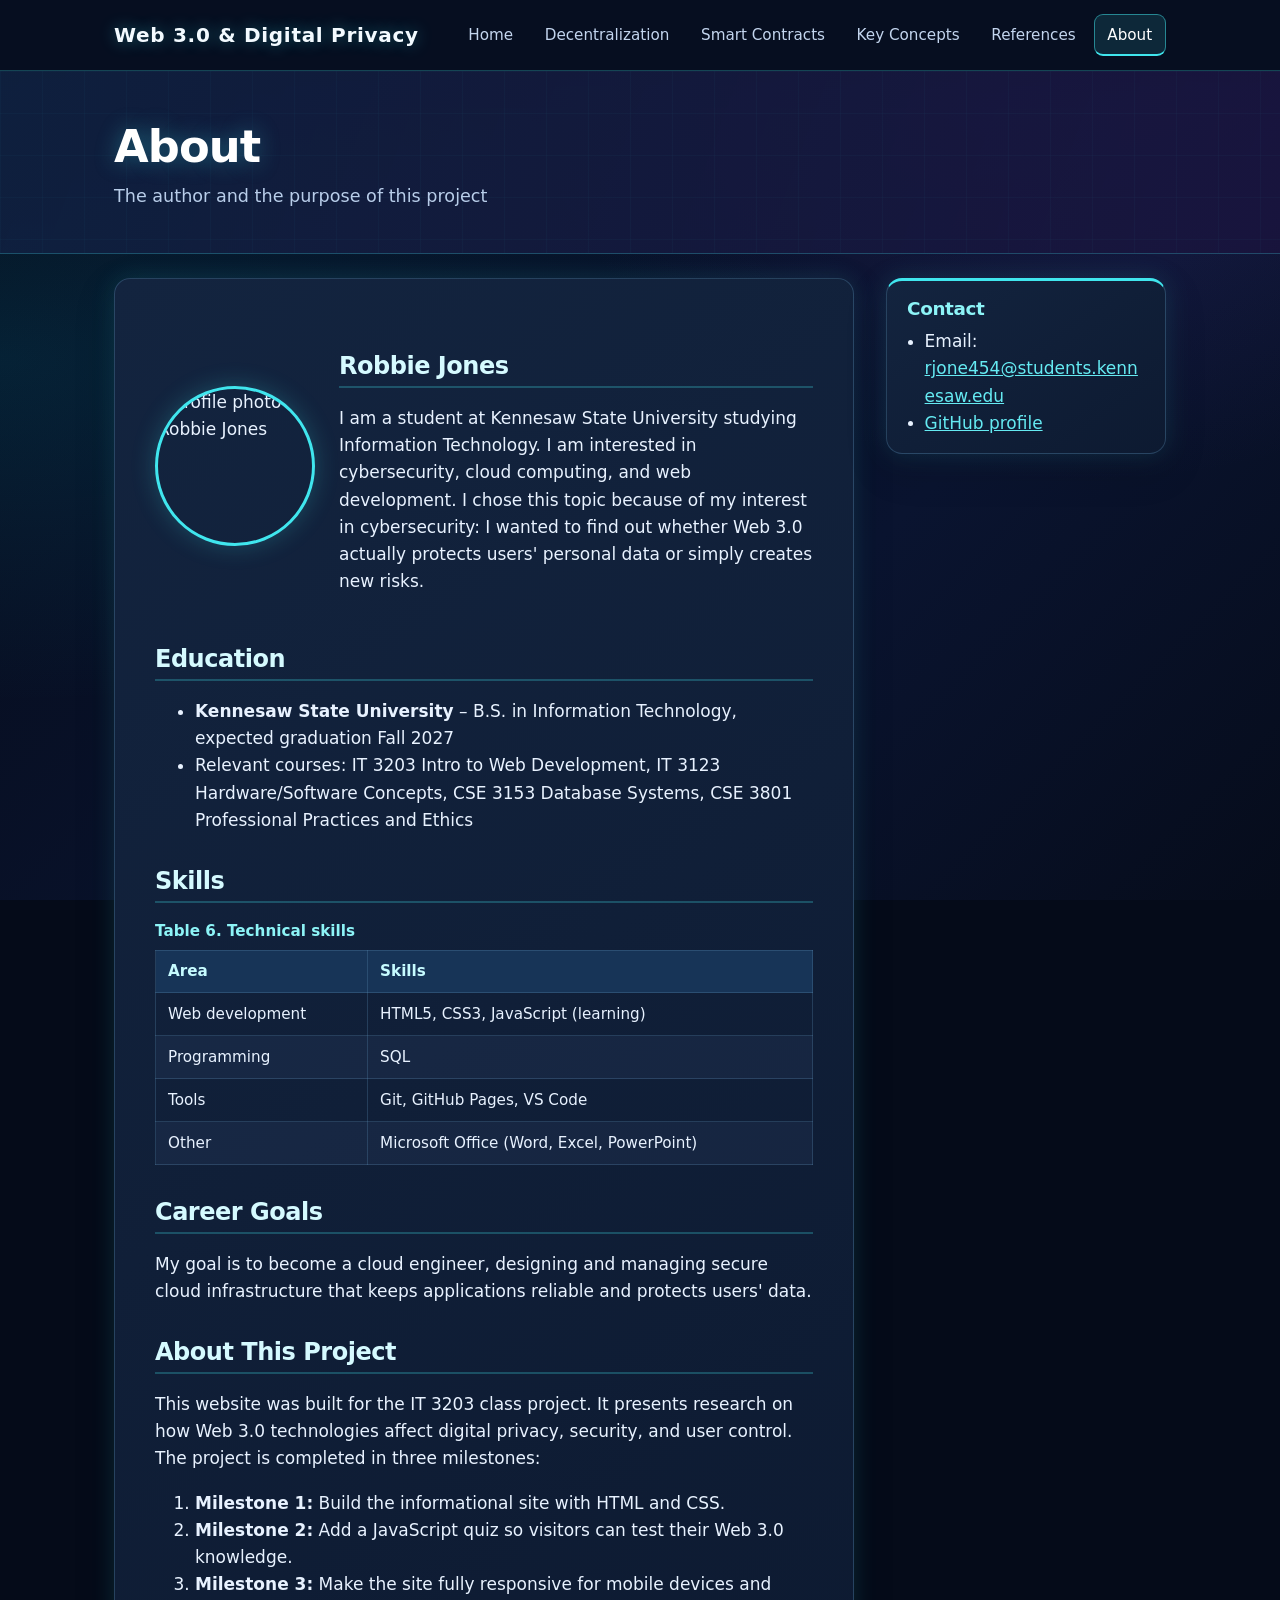
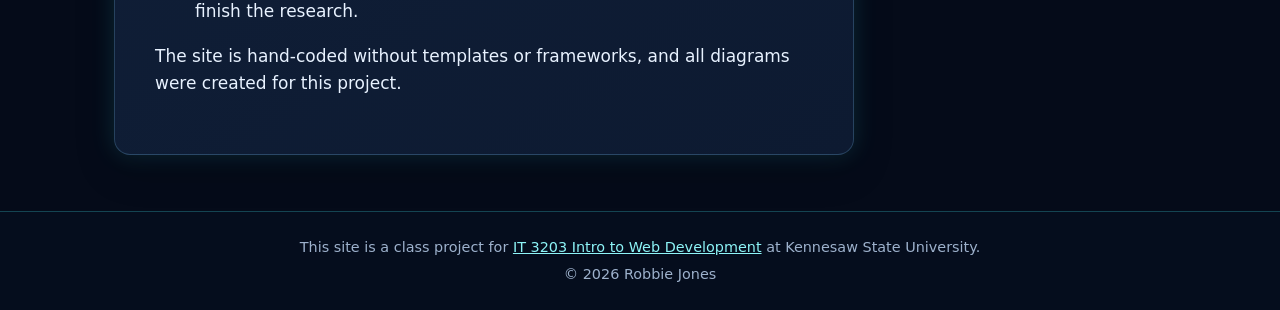
==== about.html @ 4c67c7a2 "Add files via upload" ====
<!DOCTYPE html>
<!--
  IT 3203 Class Project - Milestone #1
  Page: About - author mini resume and project introduction
-->
<html lang="en">
<head>
  <meta charset="UTF-8">
  <meta name="viewport" content="width=device-width, initial-scale=1.0">
  <meta name="description" content="About the author and the IT 3203 Web 3.0 and Digital Privacy project.">
  <title>About | Web 3.0 &amp; Digital Privacy</title>
  <link rel="stylesheet" href="style.css">
</head>
<body>

  <!-- Site header and main menu -->
  <header id="site-header">
    <div class="header-inner">
      <a class="site-name" href="index.html">Web 3.0 &amp; Digital Privacy</a>
      <nav aria-label="Main menu">
        <ul>
          <li><a href="index.html">Home</a></li>
          <li><a href="topic1.html">Decentralization</a></li>
          <li><a href="topic2.html">Smart Contracts</a></li>
          <li><a href="key-concepts.html">Key Concepts</a></li>
          <li><a href="references.html">References</a></li>
          <li><a class="current" href="about.html">About</a></li>
        </ul>
      </nav>
    </div>
  </header>

  <div class="page-banner">
    <div class="banner-inner">
      <h1>About</h1>
      <p class="subtitle">The author and the purpose of this project</p>
    </div>
  </div>

  <div class="layout">
    <main class="content">

      <!-- Profile: photo and short intro side by side using flexbox -->
      <div class="profile">
        <!-- Profile photo (placeholder graphic; can be swapped for a real photo later) -->
        <img src="images/profile-placeholder.svg" alt="Profile photo of Robbie Jones" width="160" height="160">
        <div>
          <h2>Robbie Jones</h2>
          <p>
            I am a student at Kennesaw State University studying Information Technology.
            I am interested in cybersecurity, cloud computing, and web development. I chose this
            topic because of my interest in cybersecurity: I wanted to find out whether Web 3.0
            actually protects users' personal data or simply creates new risks.
          </p>
        </div>
      </div>

      <h2>Education</h2>
      <ul>
        <li><strong>Kennesaw State University</strong> &ndash; B.S. in Information Technology, expected graduation Fall 2027</li>
        <li>Relevant courses: IT 3203 Intro to Web Development, IT 3123 Hardware/Software Concepts, CSE 3153 Database Systems, CSE 3801 Professional Practices and Ethics</li>
      </ul>

      <h2>Skills</h2>
      <table>
        <caption>Table 6. Technical skills</caption>
        <thead>
          <tr>
            <th scope="col">Area</th>
            <th scope="col">Skills</th>
          </tr>
        </thead>
        <tbody>
          <tr><td>Web development</td><td>HTML5, CSS3, JavaScript (learning)</td></tr>
          <tr><td>Programming</td><td>SQL</td></tr>
          <tr><td>Tools</td><td>Git, GitHub Pages, VS Code</td></tr>
          <tr><td>Other</td><td>Microsoft Office (Word, Excel, PowerPoint)</td></tr>
        </tbody>
      </table>

      <h2>Career Goals</h2>
      <p>
        My goal is to become a cloud engineer, designing and managing secure cloud
        infrastructure that keeps applications reliable and protects users' data.
      </p>

      <h2>About This Project</h2>
      <p>
        This website was built for the IT 3203 class project. It presents research on how
        Web 3.0 technologies affect digital privacy, security, and user control. The project
        is completed in three milestones:
      </p>
      <ol>
        <li><strong>Milestone 1:</strong> Build the informational site with HTML and CSS.</li>
        <li><strong>Milestone 2:</strong> Add a JavaScript quiz so visitors can test their Web 3.0 knowledge.</li>
        <li><strong>Milestone 3:</strong> Make the site fully responsive for mobile devices and finish the research.</li>
      </ol>
      <p>
        The site is hand-coded without templates or frameworks, and all diagrams were
        created for this project.
      </p>

    </main>

    <aside class="sidebar">
      <div class="card">
        <h3>Contact</h3>
        <ul>
          <li>Email: <a href="mailto:rjone454@students.kennesaw.edu">rjone454@students.kennesaw.edu</a></li>
          <li><a href="https://github.com/justcallmelee">GitHub profile</a></li>
        </ul>
      </div>
    </aside>
  </div>

  <footer>
    <div class="footer-inner">
      <p>This site is a class project for
        <a href="https://ksuweb.github.io/IT3203/">IT 3203 Intro to Web Development</a>
        at Kennesaw State University.</p>
      <p>&copy; 2026 Robbie Jones</p>
    </div>
  </footer>

</body>
</html>
---- style.css ----
/* ==========================================================
   IT 3203 Project - Web 3.0 & Digital Privacy
   Single site-wide stylesheet (Milestone #1)
   Theme: dark "futuristic" look to match the Web 3.0 topic.
   Selector types used: element (body, h1), class (.card),
   ID (#site-header), descendant (nav a), pseudo-class (a:hover),
   pseudo-element (.page-banner::after)
   ========================================================== */

/* ---------- Color variables (change the theme here) ---------- */
:root {
  --bg: #050b19;            /* page background */
  --panel: #0d1a31;         /* card and content background */
  --panel-light: #13243f;   /* lighter panel for gradients */
  --header: #060e20;        /* header background */
  --cyan: #40e6ee;          /* main accent: borders, highlights */
  --cyan-text: #65eaf2;     /* link color */
  --cyan-soft: #8df4f7;     /* sub-headings */
  --violet: #b39aff;        /* link hover accent */
  --text: #e8f2ff;          /* body text */
  --muted: #a4b8d2;         /* secondary text */
  --border: rgba(98, 155, 194, 0.3);
  --border-accent: rgba(64, 230, 238, 0.25);
  --glow: 0 0 24px rgba(64, 230, 238, 0.14);
}

/* ---------- Element selectors: base styles ---------- */
* {
  box-sizing: border-box;
}

html {
  scroll-behavior: smooth;
}

body {
  margin: 0;
  font-family: "Segoe UI", system-ui, Arial, sans-serif;
  font-size: 17px;
  line-height: 1.6;
  color: var(--text);
  background-color: var(--bg);
  /* Soft violet and cyan light spots over a dark gradient */
  background-image:
    radial-gradient(ellipse at 85% 0%, rgba(90, 59, 170, 0.22), transparent 38%),
    radial-gradient(ellipse at 0% 40%, rgba(0, 180, 215, 0.12), transparent 45%),
    linear-gradient(135deg, #050b19, #0a1430 65%, #060c1b);
  background-attachment: fixed;
}

h1,
h2,
h3 {
  line-height: 1.25;
  letter-spacing: -0.02em;
}

/* Page title: bright white with a soft cyan glow */
h1 {
  margin: 0 0 0.4rem;
  font-size: 2.8rem;
  font-weight: 800;
  color: #ffffff;
  text-shadow: 0 0 22px rgba(64, 230, 238, 0.35);
}

h2 {
  font-size: 1.5rem;
  margin: 2rem 0 0.75rem;
  padding-bottom: 0.3rem;
  color: #d5faff;
  border-bottom: 2px solid var(--border-accent);
}

h3 {
  font-size: 1.15rem;
  margin: 1.5rem 0 0.5rem;
  color: var(--cyan-soft);
}

a {
  color: var(--cyan-text);
  transition: color 0.2s ease;
}

/* Pseudo-class selector: hover effect on all links */
a:hover {
  color: var(--violet);
}

/* Visible outline for keyboard users */
a:focus-visible {
  outline: 2px solid #7af7ff;
  outline-offset: 3px;
}

img {
  max-width: 100%;
  height: auto;
}

/* ---------- ID selector: site header ---------- */
#site-header {
  background-color: var(--header);
  border-bottom: 1px solid var(--border-accent);
  box-shadow: 0 8px 30px rgba(0, 0, 0, 0.2);
}

/* Header uses flexbox to place the site name and menu side by side */
.header-inner {
  display: flex;
  justify-content: space-between;
  align-items: center;
  flex-wrap: wrap;
  max-width: 1100px;
  margin: 0 auto;
  padding: 0.9rem 1.5rem;
}

.site-name {
  font-size: 1.25rem;
  font-weight: bold;
  letter-spacing: 0.035em;
  color: #f3faff;
  text-decoration: none;
  text-shadow: 0 0 16px rgba(64, 230, 238, 0.38);
}

.site-name:hover {
  color: var(--cyan-text);
}

/* ---------- Main menu (descendant selectors) ---------- */
nav ul {
  display: flex;
  flex-wrap: wrap;
  gap: 0.25rem;
  list-style: none;
  margin: 0;
  padding: 0;
}

nav a {
  display: block;
  padding: 0.45rem 0.8rem;
  border: 1px solid transparent;
  border-radius: 9px;
  color: #c3d5ee;
  font-size: 0.95rem;
  text-decoration: none;
  transition: background-color 0.2s, border-color 0.2s, transform 0.2s;
}

/* Menu links light up and lift slightly on hover */
nav a:hover {
  background-color: rgba(64, 230, 238, 0.09);
  border-color: rgba(64, 230, 238, 0.45);
  color: #ffffff;
  transform: translateY(-2px);
}

/* Highlights the page the visitor is currently on */
nav a.current {
  background-color: rgba(64, 230, 238, 0.12);
  border-color: rgba(64, 230, 238, 0.5);
  border-bottom: 2px solid var(--cyan);
  color: #ffffff;
}

/* ---------- Page banner below the header ---------- */
.page-banner {
  position: relative;
  overflow: hidden;
  background: linear-gradient(110deg, rgba(15, 32, 63, 0.95), rgba(25, 19, 61, 0.83));
  border-bottom: 1px solid var(--border-accent);
}

/* Pseudo-element: faint grid lines drawn behind the banner text */
.page-banner::after {
  content: "";
  position: absolute;
  top: 0;
  right: 0;
  bottom: 0;
  left: 0;
  pointer-events: none;
  opacity: 0.18;
  background-image:
    linear-gradient(rgba(64, 230, 238, 0.16) 1px, transparent 1px),
    linear-gradient(90deg, rgba(64, 230, 238, 0.16) 1px, transparent 1px);
  background-size: 42px 42px;
}

.page-banner .banner-inner {
  position: relative;
  z-index: 1;
  max-width: 1100px;
  margin: 0 auto;
  padding: 3rem 1.5rem 2.7rem;
}

.subtitle {
  margin: 0;
  max-width: 65ch;
  color: #b8cde9;
  font-size: 1.1rem;
}

/* ---------- Two-column layout with CSS grid ---------- */
.layout {
  display: grid;
  grid-template-columns: 1fr 280px;
  gap: 2rem;
  max-width: 1100px;
  margin: 0 auto;
  padding: 1.5rem;
}

/* Pages without a sidebar use a single column */
.layout.single {
  grid-template-columns: 1fr;
}

/* Shared "glass panel" look for content, cards, and concepts */
.content,
.card,
.concept {
  background: linear-gradient(145deg, #13243f, #0d1a31);
  border: 1px solid var(--border);
  border-radius: 16px;
  box-shadow: var(--glow), 0 14px 40px rgba(0, 0, 0, 0.18);
}

.content {
  padding: 1rem 2.5rem 2.5rem;
}

/* ---------- Sidebar ---------- */
.sidebar .card {
  position: sticky;
  top: 1rem;
}

.card {
  border-top: 3px solid var(--cyan);
  padding: 1rem 1.25rem;
  margin-bottom: 1rem;
  overflow-wrap: anywhere; /* keeps long emails/links inside the card */
  transition: transform 0.25s, border-color 0.25s;
}

.card:hover {
  border-color: rgba(64, 230, 238, 0.65);
  transform: translateY(-3px);
}

.card h3 {
  margin-top: 0;
}

.card ul,
.card ol {
  padding-left: 1.1rem;
  margin: 0;
}

/* ---------- Content components ---------- */
.callout {
  margin: 1.25rem 0;
  padding: 0.75rem 1rem;
  background-color: rgba(31, 129, 148, 0.13);
  border-left: 4px solid var(--cyan);
  border-radius: 0 10px 10px 0;
}

.callout.warning {
  background-color: rgba(188, 113, 25, 0.13);
  border-left-color: #ffbd69;
}

figure {
  margin: 1.5rem 0;
  text-align: center;
}

figure img {
  background-color: #ffffff;
  border: 1px solid rgba(64, 230, 238, 0.35);
  border-radius: 12px;
}

figcaption {
  margin-top: 0.4rem;
  font-size: 0.9rem;
  color: var(--muted);
}

/* Table of contents on the home page: a grid of linked boxes */
.toc {
  display: grid;
  grid-template-columns: repeat(auto-fit, minmax(220px, 1fr));
  gap: 1rem;
  list-style: none;
  padding: 0;
}

.toc a {
  display: block;
  height: 100%;
  padding: 1rem;
  background: linear-gradient(145deg, rgba(30, 54, 88, 0.8), rgba(12, 27, 51, 0.9));
  border: 1px solid rgba(87, 157, 193, 0.36);
  border-radius: 12px;
  color: var(--text);
  text-decoration: none;
  transition: transform 0.2s, border-color 0.2s, background-color 0.2s;
}

.toc a:hover {
  background: rgba(25, 65, 88, 0.75);
  border-color: var(--cyan);
  color: #ffffff;
  transform: translateY(-4px);
}

.toc strong {
  display: block;
  color: var(--cyan-soft);
}

/* Key-terms definition list */
dl.terms dt {
  margin-top: 0.75rem;
  font-weight: bold;
  color: var(--cyan-soft);
}

dl.terms dd {
  margin: 0.1rem 0 0 1.25rem;
}

/* ---------- Tables ---------- */
table {
  width: 100%;
  border-collapse: collapse;
  margin: 1rem 0 1.5rem;
  font-size: 0.95rem;
}

caption {
  caption-side: top;
  text-align: left;
  font-weight: bold;
  color: var(--cyan-soft);
  padding-bottom: 0.4rem;
}

th,
td {
  border: 1px solid rgba(95, 144, 183, 0.28);
  padding: 0.55rem 0.75rem;
  text-align: left;
  vertical-align: top;
}

th {
  background-color: #173457;
  color: #c6fbff;
  font-weight: 600;
}

tbody tr:nth-child(even) {
  background-color: rgba(87, 127, 181, 0.09);
}

tbody tr:hover {
  background-color: rgba(64, 230, 238, 0.07);
}

/* ---------- Key concepts page: numbered concept blocks ---------- */
.concept {
  padding: 0.25rem 1.25rem 0.75rem;
  margin-bottom: 1rem;
  transition: border-color 0.25s;
}

.concept:hover {
  border-color: rgba(64, 230, 238, 0.65);
}

.concept h2 {
  border-bottom: none;
  margin-top: 1rem;
  font-size: 1.3rem;
}

.concept-number {
  display: inline-block;
  width: 2rem;
  height: 2rem;
  margin-right: 0.5rem;
  border-radius: 50%;
  background: linear-gradient(135deg, #13bdcb, #8566e8);
  color: #ffffff;
  font-size: 1rem;
  line-height: 2rem;
  text-align: center;
}

/* ---------- References page ---------- */
.reference-list li {
  margin-bottom: 0.75rem;
  padding-left: 0.25rem;
}

/* ---------- About page: photo + intro side by side (flex) ---------- */
.profile {
  display: flex;
  gap: 1.5rem;
  align-items: center;
  margin-top: 1.5rem;
}

.profile img {
  width: 160px;
  flex-shrink: 0;
  border-radius: 50%;
  border: 3px solid var(--cyan);
  box-shadow: 0 0 24px rgba(64, 230, 238, 0.22);
}

/* ---------- Previous / next page links ---------- */
.page-nav {
  display: flex;
  flex-wrap: wrap;
  justify-content: space-between;
  gap: 1rem;
  margin-top: 2.5rem;
  padding-top: 1rem;
  border-top: 1px solid var(--border-accent);
}

/* ---------- Footer ---------- */
footer {
  margin-top: 2rem;
  background-color: #050d1d;
  border-top: 1px solid var(--border-accent);
  color: #9db1cc;
  font-size: 0.9rem;
}

.footer-inner {
  max-width: 1100px;
  margin: 0 auto;
  padding: 1.25rem 1.5rem;
  text-align: center;
}

footer p {
  margin: 0.25rem 0;
}

footer a {
  color: var(--cyan-soft);
}

footer a:hover {
  color: #ffffff;
}

/* ---------- Basic small-screen fallback (full responsive work is Milestone #3) ---------- */
@media (max-width: 800px) {
  .header-inner {
    justify-content: center;
    gap: 0.8rem;
  }

  nav ul {
    justify-content: center;
  }

  .layout {
    grid-template-columns: 1fr;
    gap: 1.25rem;
  }

  .content {
    padding: 1.25rem;
  }

  .profile {
    flex-direction: column;
    text-align: center;
  }
}

/* Turn off animations for visitors who prefer reduced motion */
@media (prefers-reduced-motion: reduce) {
  html {
    scroll-behavior: auto;
  }

  nav a,
  .card,
  .toc a,
  .concept {
    transition: none;
  }
}
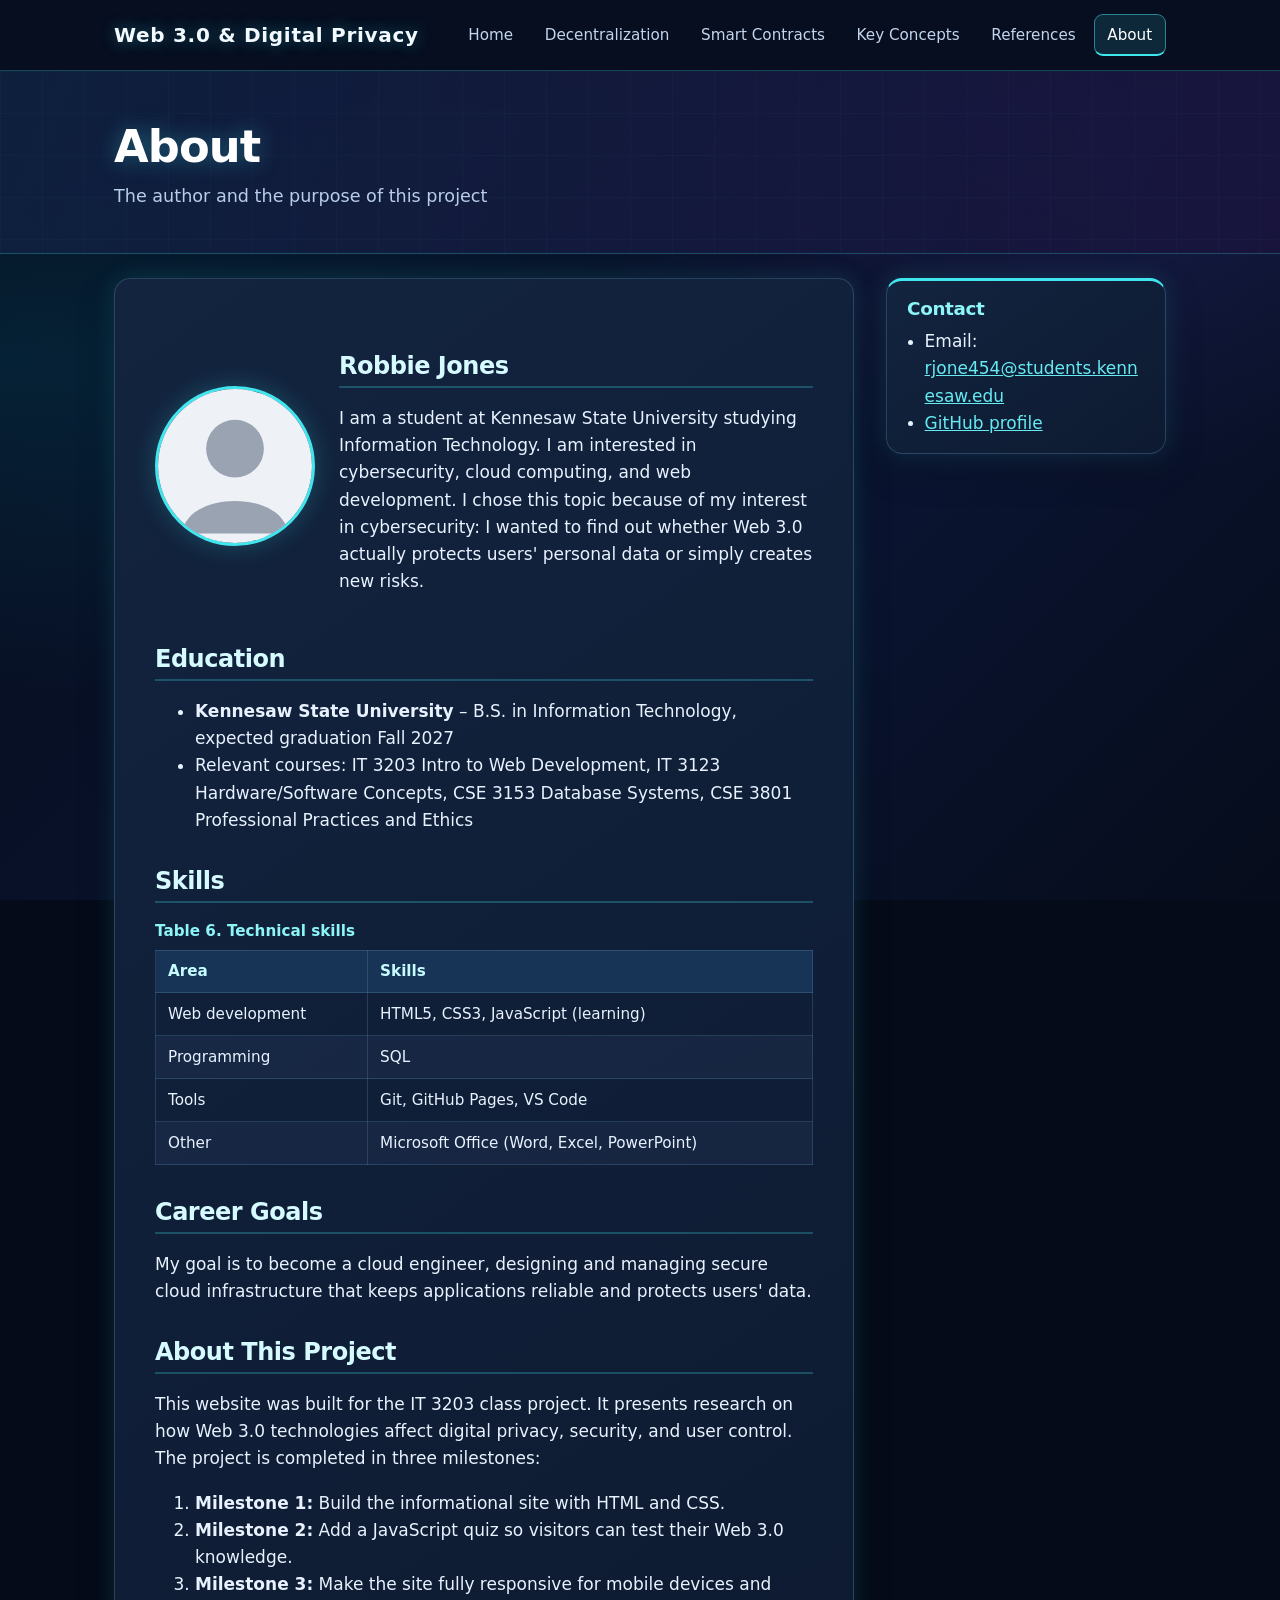
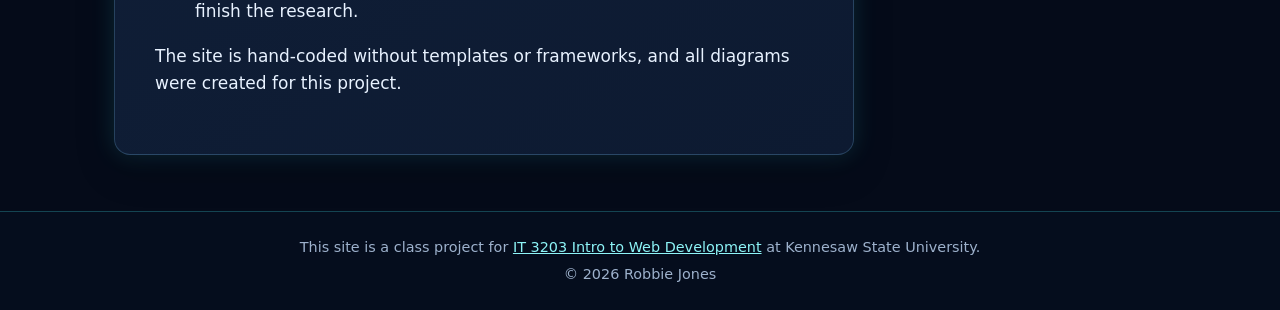
==== commit 02899c9e: "Add files via upload" ====
--- a/about.html
+++ b/about.html
@@ -43,7 +43,7 @@
       <!-- Profile: photo and short intro side by side using flexbox -->
       <div class="profile">
         <!-- Profile photo (placeholder graphic; can be swapped for a real photo later) -->
-        <img src="images/profile-placeholder.svg" alt="Profile photo of Robbie Jones" width="160" height="160">
+        <img src="profile-placeholder.svg" alt="Profile photo of Robbie Jones" width="160" height="160">
         <div>
           <h2>Robbie Jones</h2>
           <p>
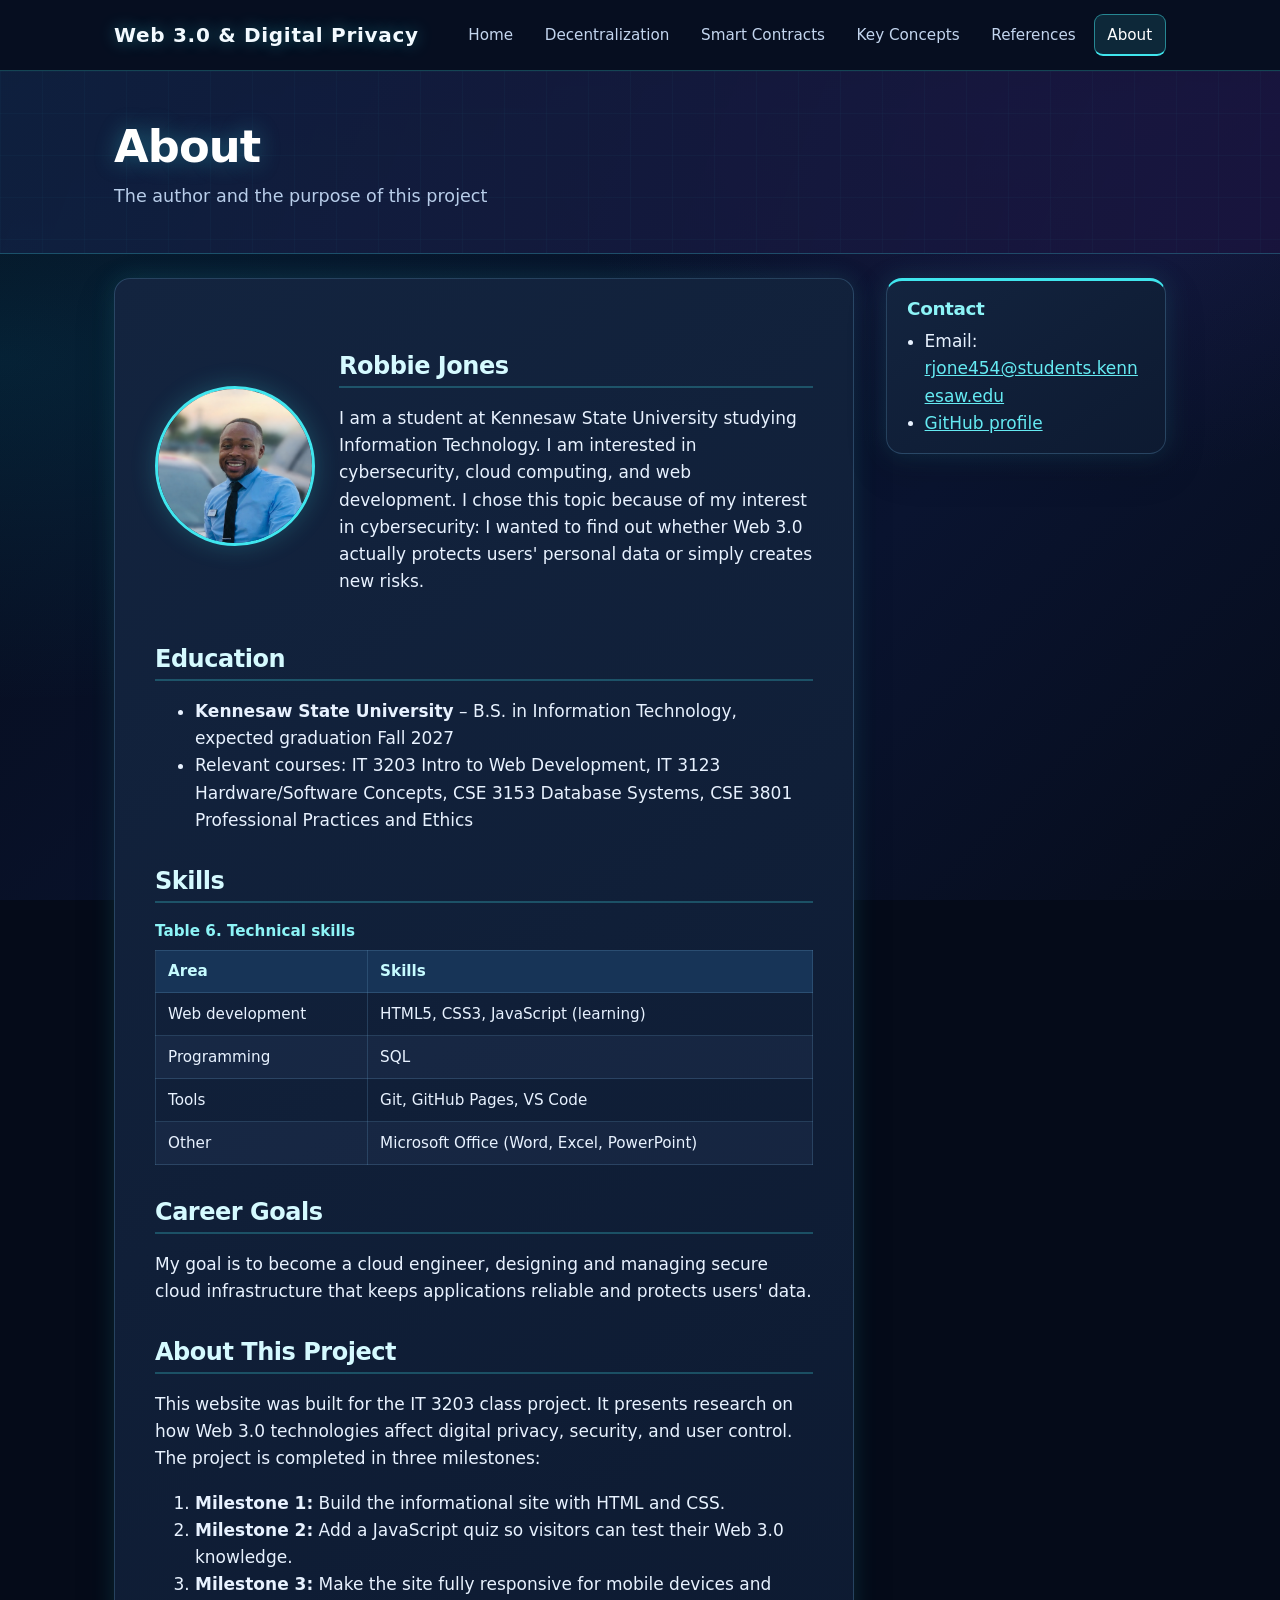
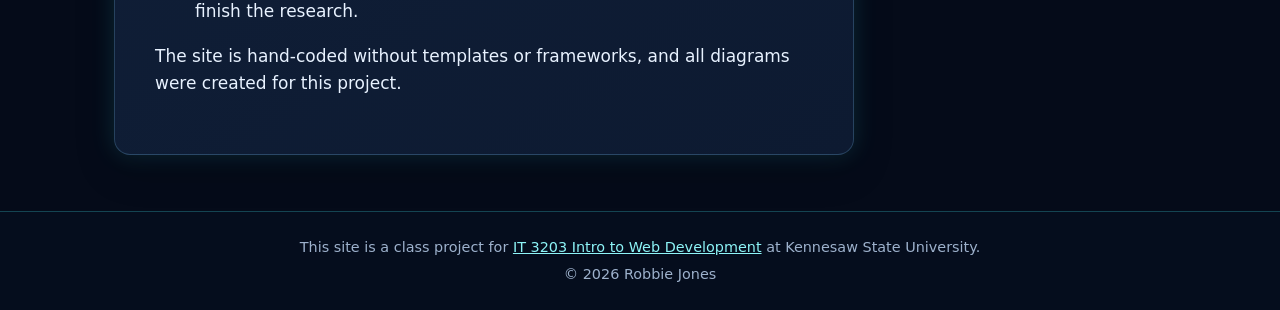
==== commit 9c24e53f: "Add files via upload" ====
--- a/about.html
+++ b/about.html
@@ -42,8 +42,7 @@
 
       <!-- Profile: photo and short intro side by side using flexbox -->
       <div class="profile">
-        <!-- Profile photo (placeholder graphic; can be swapped for a real photo later) -->
-        <img src="profile-placeholder.svg" alt="Profile photo of Robbie Jones" width="160" height="160">
+        <img src="robbie.jpg" alt="Profile photo of Robbie Jones" width="160" height="160">
         <div>
           <h2>Robbie Jones</h2>
           <p>
@@ -123,4 +122,4 @@
   </footer>
 
 </body>
-</html>
+</html>
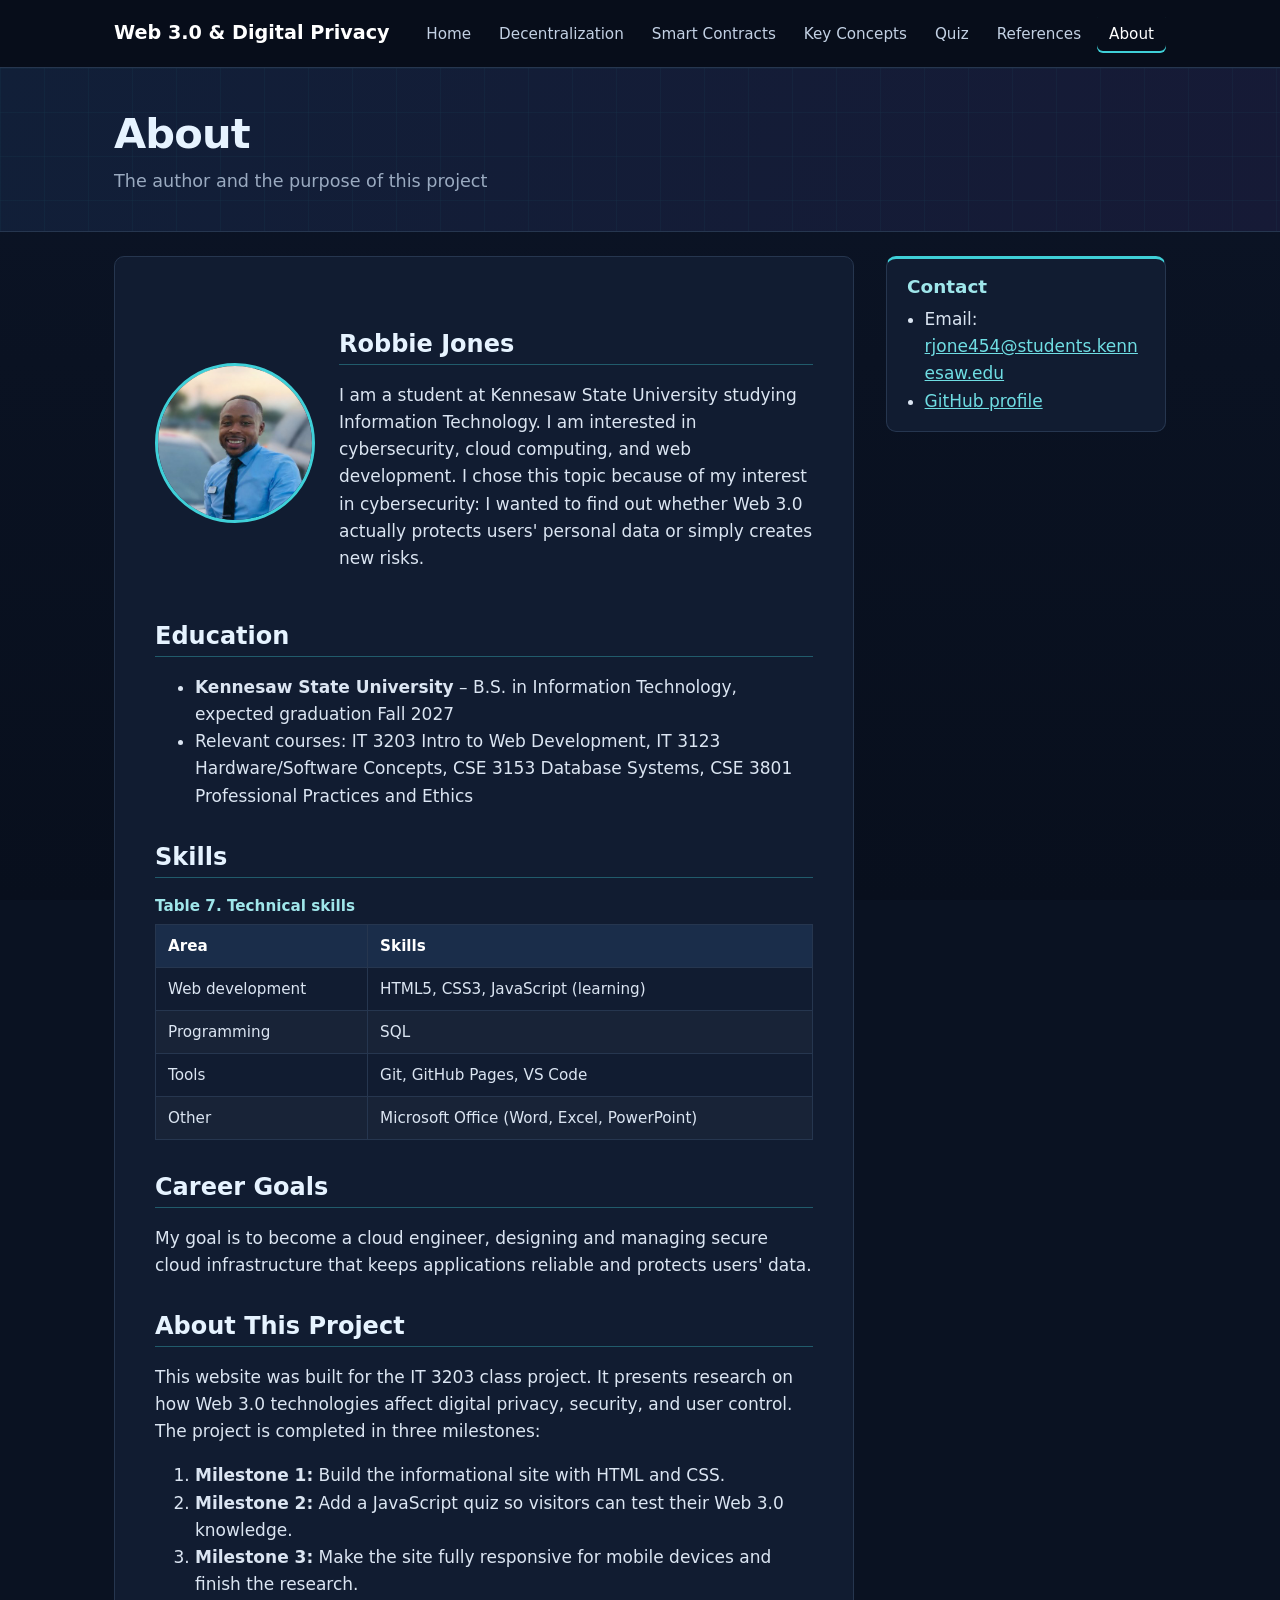
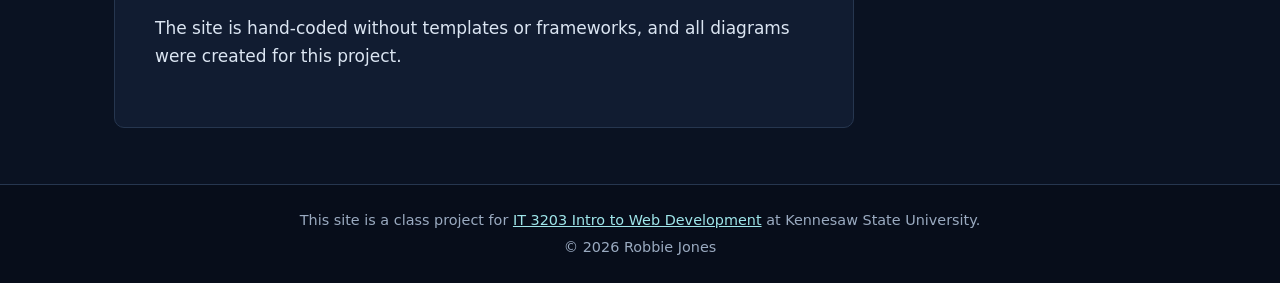
==== commit 06bc30ee: "Add files via upload" ====
--- a/about.html
+++ b/about.html
@@ -1,6 +1,6 @@
 <!DOCTYPE html>
 <!--
-  IT 3203 Class Project - Milestone #1
+  IT 3203 Class Project - Milestones #1 and #2 (updated for Milestone #2: Quiz added to menu)
   Page: About - author mini resume and project introduction
 -->
 <html lang="en">
@@ -23,6 +23,7 @@
           <li><a href="topic1.html">Decentralization</a></li>
           <li><a href="topic2.html">Smart Contracts</a></li>
           <li><a href="key-concepts.html">Key Concepts</a></li>
+          <li><a href="quiz.html">Quiz</a></li>
           <li><a href="references.html">References</a></li>
           <li><a class="current" href="about.html">About</a></li>
         </ul>
@@ -62,7 +63,7 @@
 
       <h2>Skills</h2>
       <table>
-        <caption>Table 6. Technical skills</caption>
+        <caption>Table 7. Technical skills</caption>
         <thead>
           <tr>
             <th scope="col">Area</th>
--- a/style.css
+++ b/style.css
@@ -1,30 +1,38 @@
 /* ==========================================================
    IT 3203 Project - Web 3.0 & Digital Privacy
-   Single site-wide stylesheet (Milestone #1)
-   Theme: dark "futuristic" look to match the Web 3.0 topic.
+   Single site-wide stylesheet (Milestones #1 and #2)
+   Theme: dark, professional look with a single cyan accent.
+   Milestone #2 changes: toned-down effects (fewer glows and no
+   "lifting" hovers), refactored shared rules, and new styles for
+   the quiz form, buttons, timer, and results.
    Selector types used: element (body, h1), class (.card),
    ID (#site-header), descendant (nav a), pseudo-class (a:hover),
-   pseudo-element (.page-banner::after)
+   attribute (input[type="text"]), pseudo-element (.page-banner::after)
    ========================================================== */
 
-/* ---------- Color variables (change the theme here) ---------- */
+/* ---------- 1. Color variables (change the theme here) ---------- */
 :root {
-  --bg: #050b19;            /* page background */
-  --panel: #0d1a31;         /* card and content background */
-  --panel-light: #13243f;   /* lighter panel for gradients */
-  --header: #060e20;        /* header background */
-  --cyan: #40e6ee;          /* main accent: borders, highlights */
-  --cyan-text: #65eaf2;     /* link color */
-  --cyan-soft: #8df4f7;     /* sub-headings */
-  --violet: #b39aff;        /* link hover accent */
-  --text: #e8f2ff;          /* body text */
-  --muted: #a4b8d2;         /* secondary text */
-  --border: rgba(98, 155, 194, 0.3);
-  --border-accent: rgba(64, 230, 238, 0.25);
-  --glow: 0 0 24px rgba(64, 230, 238, 0.14);
-}
-
-/* ---------- Element selectors: base styles ---------- */
+  --bg: #0a1222;            /* page background */
+  --panel: #111c31;         /* content and card background */
+  --panel-raised: #16233b;  /* inputs, options, table stripes */
+  --header: #070d1a;        /* header and footer background */
+  --accent: #3fd0d8;        /* main accent: borders, highlights */
+  --accent-text: #6fdde3;   /* links */
+  --heading: #e6f3ff;       /* headings */
+  --subheading: #9fe6ea;    /* small headings and labels */
+  --text: #dbe5f2;          /* body text */
+  --muted: #9aaac0;         /* secondary text */
+  --border: #26364f;        /* normal borders */
+  --border-accent: rgba(63, 208, 216, 0.35);
+  --success: #3ccf8e;       /* correct answers, pass */
+  --success-bg: rgba(60, 207, 142, 0.12);
+  --danger: #ff6b6b;        /* wrong answers, fail */
+  --danger-bg: rgba(255, 107, 107, 0.12);
+  --warning: #f5b955;       /* timer warning */
+  --radius: 10px;
+}
+
+/* ---------- 2. Base element styles ---------- */
 * {
   box-sizing: border-box;
 }
@@ -40,11 +48,8 @@
   line-height: 1.6;
   color: var(--text);
   background-color: var(--bg);
-  /* Soft violet and cyan light spots over a dark gradient */
-  background-image:
-    radial-gradient(ellipse at 85% 0%, rgba(90, 59, 170, 0.22), transparent 38%),
-    radial-gradient(ellipse at 0% 40%, rgba(0, 180, 215, 0.12), transparent 45%),
-    linear-gradient(135deg, #050b19, #0a1430 65%, #060c1b);
+  /* One soft gradient instead of several colored glows */
+  background-image: linear-gradient(180deg, #0c1528 0%, #0a1222 40%, #080f1d 100%);
   background-attachment: fixed;
 }
 
@@ -52,46 +57,45 @@
 h2,
 h3 {
   line-height: 1.25;
-  letter-spacing: -0.02em;
-}
-
-/* Page title: bright white with a soft cyan glow */
+  color: var(--heading);
+}
+
 h1 {
   margin: 0 0 0.4rem;
-  font-size: 2.8rem;
-  font-weight: 800;
-  color: #ffffff;
-  text-shadow: 0 0 22px rgba(64, 230, 238, 0.35);
+  font-size: 2.6rem;
+  font-weight: 700;
+  letter-spacing: -0.02em;
 }
 
 h2 {
   font-size: 1.5rem;
   margin: 2rem 0 0.75rem;
   padding-bottom: 0.3rem;
-  color: #d5faff;
-  border-bottom: 2px solid var(--border-accent);
+  border-bottom: 1px solid var(--border-accent);
 }
 
 h3 {
   font-size: 1.15rem;
   margin: 1.5rem 0 0.5rem;
-  color: var(--cyan-soft);
+  color: var(--subheading);
 }
 
 a {
-  color: var(--cyan-text);
-  transition: color 0.2s ease;
+  color: var(--accent-text);
 }
 
 /* Pseudo-class selector: hover effect on all links */
 a:hover {
-  color: var(--violet);
-}
-
-/* Visible outline for keyboard users */
-a:focus-visible {
-  outline: 2px solid #7af7ff;
-  outline-offset: 3px;
+  color: #ffffff;
+}
+
+/* Visible outline for keyboard users on links, buttons and form controls */
+a:focus-visible,
+button:focus-visible,
+input:focus-visible,
+select:focus-visible {
+  outline: 2px solid var(--accent);
+  outline-offset: 2px;
 }
 
 img {
@@ -99,38 +103,47 @@
   height: auto;
 }
 
-/* ---------- ID selector: site header ---------- */
+/* Hides text visually but keeps it for screen readers */
+.visually-hidden {
+  position: absolute;
+  width: 1px;
+  height: 1px;
+  overflow: hidden;
+  clip: rect(0 0 0 0);
+  white-space: nowrap;
+}
+
+/* ---------- 3. Header and main menu ---------- */
+/* ID selector */
 #site-header {
   background-color: var(--header);
-  border-bottom: 1px solid var(--border-accent);
-  box-shadow: 0 8px 30px rgba(0, 0, 0, 0.2);
-}
-
-/* Header uses flexbox to place the site name and menu side by side */
+  border-bottom: 1px solid var(--border);
+}
+
+/* Flexbox places the site name and menu side by side */
 .header-inner {
   display: flex;
   justify-content: space-between;
   align-items: center;
   flex-wrap: wrap;
+  gap: 0.5rem;
   max-width: 1100px;
   margin: 0 auto;
   padding: 0.9rem 1.5rem;
 }
 
 .site-name {
-  font-size: 1.25rem;
-  font-weight: bold;
-  letter-spacing: 0.035em;
-  color: #f3faff;
+  font-size: 1.2rem;
+  font-weight: 700;
+  color: #ffffff;
   text-decoration: none;
-  text-shadow: 0 0 16px rgba(64, 230, 238, 0.38);
 }
 
 .site-name:hover {
-  color: var(--cyan-text);
-}
-
-/* ---------- Main menu (descendant selectors) ---------- */
+  color: var(--accent-text);
+}
+
+/* Descendant selectors for the menu */
 nav ul {
   display: flex;
   flex-wrap: wrap;
@@ -142,40 +155,34 @@
 
 nav a {
   display: block;
-  padding: 0.45rem 0.8rem;
-  border: 1px solid transparent;
-  border-radius: 9px;
-  color: #c3d5ee;
+  padding: 0.45rem 0.75rem;
+  border-radius: 6px;
+  color: #c3d1e4;
   font-size: 0.95rem;
   text-decoration: none;
-  transition: background-color 0.2s, border-color 0.2s, transform 0.2s;
-}
-
-/* Menu links light up and lift slightly on hover */
+  transition: background-color 0.2s, color 0.2s;
+}
+
 nav a:hover {
-  background-color: rgba(64, 230, 238, 0.09);
-  border-color: rgba(64, 230, 238, 0.45);
+  background-color: rgba(63, 208, 216, 0.1);
   color: #ffffff;
-  transform: translateY(-2px);
 }
 
 /* Highlights the page the visitor is currently on */
 nav a.current {
-  background-color: rgba(64, 230, 238, 0.12);
-  border-color: rgba(64, 230, 238, 0.5);
-  border-bottom: 2px solid var(--cyan);
   color: #ffffff;
-}
-
-/* ---------- Page banner below the header ---------- */
+  box-shadow: inset 0 -2px 0 var(--accent);
+}
+
+/* ---------- 4. Page banner ---------- */
 .page-banner {
   position: relative;
   overflow: hidden;
-  background: linear-gradient(110deg, rgba(15, 32, 63, 0.95), rgba(25, 19, 61, 0.83));
-  border-bottom: 1px solid var(--border-accent);
-}
-
-/* Pseudo-element: faint grid lines drawn behind the banner text */
+  background: linear-gradient(110deg, #111f38, #161a36);
+  border-bottom: 1px solid var(--border);
+}
+
+/* Pseudo-element: faint grid lines behind the banner text */
 .page-banner::after {
   content: "";
   position: absolute;
@@ -184,11 +191,11 @@
   bottom: 0;
   left: 0;
   pointer-events: none;
-  opacity: 0.18;
+  opacity: 0.1;
   background-image:
-    linear-gradient(rgba(64, 230, 238, 0.16) 1px, transparent 1px),
-    linear-gradient(90deg, rgba(64, 230, 238, 0.16) 1px, transparent 1px);
-  background-size: 42px 42px;
+    linear-gradient(rgba(63, 208, 216, 0.4) 1px, transparent 1px),
+    linear-gradient(90deg, rgba(63, 208, 216, 0.4) 1px, transparent 1px);
+  background-size: 44px 44px;
 }
 
 .page-banner .banner-inner {
@@ -196,20 +203,20 @@
   z-index: 1;
   max-width: 1100px;
   margin: 0 auto;
-  padding: 3rem 1.5rem 2.7rem;
+  padding: 2.5rem 1.5rem 2.25rem;
 }
 
 .subtitle {
   margin: 0;
   max-width: 65ch;
-  color: #b8cde9;
+  color: var(--muted);
   font-size: 1.1rem;
 }
 
-/* ---------- Two-column layout with CSS grid ---------- */
+/* ---------- 5. Page layout (CSS grid) ---------- */
 .layout {
   display: grid;
-  grid-template-columns: 1fr 280px;
+  grid-template-columns: minmax(0, 1fr) 280px;
   gap: 2rem;
   max-width: 1100px;
   margin: 0 auto;
@@ -218,40 +225,35 @@
 
 /* Pages without a sidebar use a single column */
 .layout.single {
-  grid-template-columns: 1fr;
-}
-
-/* Shared "glass panel" look for content, cards, and concepts */
+  grid-template-columns: minmax(0, 1fr);
+}
+
+/* Shared panel look for the main content, sidebar cards and concept blocks */
 .content,
 .card,
 .concept {
-  background: linear-gradient(145deg, #13243f, #0d1a31);
+  background-color: var(--panel);
   border: 1px solid var(--border);
-  border-radius: 16px;
-  box-shadow: var(--glow), 0 14px 40px rgba(0, 0, 0, 0.18);
+  border-radius: var(--radius);
 }
 
 .content {
   padding: 1rem 2.5rem 2.5rem;
 }
 
-/* ---------- Sidebar ---------- */
-.sidebar .card {
+/* ---------- 6. Sidebar cards ---------- */
+/* The whole sidebar stays in view while the page scrolls */
+.sidebar {
   position: sticky;
   top: 1rem;
+  align-self: start;
 }
 
 .card {
-  border-top: 3px solid var(--cyan);
+  border-top: 3px solid var(--accent);
   padding: 1rem 1.25rem;
   margin-bottom: 1rem;
   overflow-wrap: anywhere; /* keeps long emails/links inside the card */
-  transition: transform 0.25s, border-color 0.25s;
-}
-
-.card:hover {
-  border-color: rgba(64, 230, 238, 0.65);
-  transform: translateY(-3px);
 }
 
 .card h3 {
@@ -264,18 +266,18 @@
   margin: 0;
 }
 
-/* ---------- Content components ---------- */
+/* ---------- 7. Content components ---------- */
 .callout {
   margin: 1.25rem 0;
   padding: 0.75rem 1rem;
-  background-color: rgba(31, 129, 148, 0.13);
-  border-left: 4px solid var(--cyan);
-  border-radius: 0 10px 10px 0;
+  background-color: rgba(63, 208, 216, 0.08);
+  border-left: 4px solid var(--accent);
+  border-radius: 0 var(--radius) var(--radius) 0;
 }
 
 .callout.warning {
-  background-color: rgba(188, 113, 25, 0.13);
-  border-left-color: #ffbd69;
+  background-color: rgba(245, 185, 85, 0.1);
+  border-left-color: var(--warning);
 }
 
 figure {
@@ -283,10 +285,11 @@
   text-align: center;
 }
 
+/* Diagrams have white backgrounds, so they sit on a white panel */
 figure img {
   background-color: #ffffff;
-  border: 1px solid rgba(64, 230, 238, 0.35);
-  border-radius: 12px;
+  border: 1px solid var(--border);
+  border-radius: var(--radius);
 }
 
 figcaption {
@@ -295,7 +298,7 @@
   color: var(--muted);
 }
 
-/* Table of contents on the home page: a grid of linked boxes */
+/* Home page table of contents: a grid of linked boxes */
 .toc {
   display: grid;
   grid-template-columns: repeat(auto-fit, minmax(220px, 1fr));
@@ -308,38 +311,35 @@
   display: block;
   height: 100%;
   padding: 1rem;
-  background: linear-gradient(145deg, rgba(30, 54, 88, 0.8), rgba(12, 27, 51, 0.9));
-  border: 1px solid rgba(87, 157, 193, 0.36);
-  border-radius: 12px;
+  background-color: var(--panel-raised);
+  border: 1px solid var(--border);
+  border-radius: var(--radius);
   color: var(--text);
   text-decoration: none;
-  transition: transform 0.2s, border-color 0.2s, background-color 0.2s;
+  transition: border-color 0.2s;
 }
 
 .toc a:hover {
-  background: rgba(25, 65, 88, 0.75);
-  border-color: var(--cyan);
-  color: #ffffff;
-  transform: translateY(-4px);
+  border-color: var(--accent);
 }
 
 .toc strong {
   display: block;
-  color: var(--cyan-soft);
-}
-
-/* Key-terms definition list */
+  color: var(--subheading);
+}
+
+/* Key terms definition list */
 dl.terms dt {
   margin-top: 0.75rem;
-  font-weight: bold;
-  color: var(--cyan-soft);
+  font-weight: 700;
+  color: var(--subheading);
 }
 
 dl.terms dd {
   margin: 0.1rem 0 0 1.25rem;
 }
 
-/* ---------- Tables ---------- */
+/* ---------- 8. Tables ---------- */
 table {
   width: 100%;
   border-collapse: collapse;
@@ -350,42 +350,38 @@
 caption {
   caption-side: top;
   text-align: left;
-  font-weight: bold;
-  color: var(--cyan-soft);
+  font-weight: 700;
+  color: var(--subheading);
   padding-bottom: 0.4rem;
 }
 
 th,
 td {
-  border: 1px solid rgba(95, 144, 183, 0.28);
+  border: 1px solid var(--border);
   padding: 0.55rem 0.75rem;
   text-align: left;
   vertical-align: top;
 }
 
 th {
-  background-color: #173457;
-  color: #c6fbff;
+  background-color: #1a2d4a;
+  color: #ffffff;
   font-weight: 600;
 }
 
 tbody tr:nth-child(even) {
-  background-color: rgba(87, 127, 181, 0.09);
-}
-
-tbody tr:hover {
-  background-color: rgba(64, 230, 238, 0.07);
-}
-
-/* ---------- Key concepts page: numbered concept blocks ---------- */
+  background-color: rgba(255, 255, 255, 0.03);
+}
+
+/* Lets wide tables scroll sideways instead of breaking the layout */
+.table-scroll {
+  overflow-x: auto;
+}
+
+/* ---------- 9. Key concepts page ---------- */
 .concept {
   padding: 0.25rem 1.25rem 0.75rem;
   margin-bottom: 1rem;
-  transition: border-color 0.25s;
-}
-
-.concept:hover {
-  border-color: rgba(64, 230, 238, 0.65);
 }
 
 .concept h2 {
@@ -398,22 +394,24 @@
   display: inline-block;
   width: 2rem;
   height: 2rem;
-  margin-right: 0.5rem;
+  margin-right: 0.6rem;
   border-radius: 50%;
-  background: linear-gradient(135deg, #13bdcb, #8566e8);
-  color: #ffffff;
+  background-color: var(--accent);
+  color: #06212a;
   font-size: 1rem;
+  font-weight: 700;
   line-height: 2rem;
   text-align: center;
 }
 
-/* ---------- References page ---------- */
+/* ---------- 10. References page ---------- */
 .reference-list li {
   margin-bottom: 0.75rem;
   padding-left: 0.25rem;
-}
-
-/* ---------- About page: photo + intro side by side (flex) ---------- */
+  overflow-wrap: anywhere; /* long URLs wrap instead of overflowing */
+}
+
+/* ---------- 11. About page (flexbox profile) ---------- */
 .profile {
   display: flex;
   gap: 1.5rem;
@@ -425,11 +423,10 @@
   width: 160px;
   flex-shrink: 0;
   border-radius: 50%;
-  border: 3px solid var(--cyan);
-  box-shadow: 0 0 24px rgba(64, 230, 238, 0.22);
-}
-
-/* ---------- Previous / next page links ---------- */
+  border: 3px solid var(--accent);
+}
+
+/* ---------- 12. Previous / next links ---------- */
 .page-nav {
   display: flex;
   flex-wrap: wrap;
@@ -437,15 +434,328 @@
   gap: 1rem;
   margin-top: 2.5rem;
   padding-top: 1rem;
-  border-top: 1px solid var(--border-accent);
-}
-
-/* ---------- Footer ---------- */
+  border-top: 1px solid var(--border);
+}
+
+/* ==========================================================
+   13. QUIZ PAGE (Milestone #2)
+   ========================================================== */
+
+/* Intro box shown before the quiz starts */
+.quiz-intro {
+  margin: 1.5rem 0;
+  padding: 0.25rem 1.5rem 1.5rem;
+  background-color: var(--panel-raised);
+  border: 1px solid var(--border-accent);
+  border-radius: var(--radius);
+}
+
+/* The outer fieldset only groups the questions, so it has no border */
+.quiz-form > fieldset {
+  margin: 0;
+  padding: 0;
+  border: none;
+  min-width: 0;
+}
+
+/* Dim the questions until the quiz is started (class removed by quiz.js) */
+.quiz-form.not-started .question {
+  opacity: 0.55;
+}
+
+/* One box per question */
+.question {
+  margin: 1.25rem 0;
+  padding: 1rem 1.25rem 1.25rem;
+  background-color: var(--panel-raised);
+  border: 1px solid var(--border);
+  border-left: 4px solid var(--border);
+  border-radius: var(--radius);
+  min-width: 0;
+}
+
+.question legend {
+  float: left;           /* keeps the legend inside the box */
+  width: 100%;
+  margin-bottom: 0.75rem;
+  font-weight: 600;
+  color: var(--heading);
+}
+
+/* Clears the floated legend */
+.question legend + * {
+  clear: both;
+}
+
+.q-number {
+  display: inline-block;
+  min-width: 1.9rem;
+  margin-right: 0.6rem;
+  padding: 0 0.4rem;
+  border-radius: 6px;
+  background-color: rgba(63, 208, 216, 0.15);
+  color: var(--accent-text);
+  text-align: center;
+}
+
+.blank {
+  color: var(--muted);
+  letter-spacing: 0.1em;
+}
+
+/* Attribute selector: text boxes and the drop-down list share one style */
+.question input[type="text"],
+.question select {
+  display: block;
+  width: 100%;
+  max-width: 420px;
+  margin-top: 0.6rem;
+  padding: 0.6rem 0.75rem;
+  font: inherit;
+  color: var(--text);
+  background-color: var(--bg);
+  border: 1px solid var(--border);
+  border-radius: 6px;
+}
+
+.question input[type="text"]:focus,
+.question select:focus {
+  border-color: var(--accent);
+}
+
+.question input[type="text"]::placeholder {
+  color: #6c7c93;
+}
+
+/* Radio and checkbox choices look like clickable rows */
+.options {
+  display: grid;
+  gap: 0.5rem;
+}
+
+.option {
+  display: flex;
+  align-items: center;
+  gap: 0.65rem;
+  padding: 0.55rem 0.8rem;
+  border: 1px solid var(--border);
+  border-radius: 6px;
+  background-color: var(--bg);
+  cursor: pointer;
+  transition: border-color 0.2s, background-color 0.2s;
+}
+
+.option:hover {
+  border-color: var(--accent);
+}
+
+.option input {
+  width: 1.1rem;
+  height: 1.1rem;
+  flex-shrink: 0;
+  accent-color: var(--accent);
+}
+
+/* Colors added by quiz.js after grading */
+.question.is-correct {
+  border-left-color: var(--success);
+  background-color: var(--success-bg);
+}
+
+.question.is-incorrect {
+  border-left-color: var(--danger);
+  background-color: var(--danger-bg);
+}
+
+.feedback {
+  margin: 0.75rem 0 0;
+  font-weight: 600;
+}
+
+.is-correct .feedback {
+  color: var(--success);
+}
+
+.is-incorrect .feedback {
+  color: var(--danger);
+}
+
+/* ---------- Buttons ---------- */
+.quiz-actions {
+  display: flex;
+  gap: 0.75rem;
+  margin-top: 1.5rem;
+}
+
+.btn {
+  padding: 0.7rem 1.4rem;
+  font: inherit;
+  font-weight: 600;
+  border-radius: 6px;
+  border: 1px solid transparent;
+  cursor: pointer;
+  transition: background-color 0.2s, border-color 0.2s;
+}
+
+.btn-primary {
+  background-color: var(--accent);
+  color: #06212a;
+}
+
+.btn-primary:hover {
+  background-color: #6fe3e9;
+}
+
+.btn-secondary {
+  background-color: transparent;
+  border-color: var(--accent);
+  color: var(--accent-text);
+}
+
+.btn-secondary:hover {
+  background-color: rgba(63, 208, 216, 0.1);
+}
+
+.btn:disabled {
+  opacity: 0.5;
+  cursor: not-allowed;
+}
+
+/* ---------- Timer and progress (sidebar) ---------- */
+.timer {
+  margin: 0.25rem 0 0.75rem;
+  font-size: 2.4rem;
+  font-weight: 700;
+  font-variant-numeric: tabular-nums;
+  color: var(--heading);
+}
+
+.timer.timer-warning {
+  color: var(--warning);
+}
+
+.timer.timer-danger {
+  color: var(--danger);
+}
+
+.status-line {
+  margin: 0 0 0.4rem;
+  color: var(--muted);
+}
+
+progress {
+  width: 100%;
+  height: 0.6rem;
+  accent-color: var(--accent);
+}
+
+/* ---------- Results panel ---------- */
+.results {
+  margin: 1.5rem 0;
+  scroll-margin-top: 1rem;
+}
+
+.result-banner {
+  padding: 0.25rem 1.25rem 1rem;
+  border-radius: var(--radius);
+  border: 1px solid;
+}
+
+.result-banner h2 {
+  border-bottom: none;
+  margin-top: 0.75rem;
+}
+
+.result-banner.pass {
+  background-color: var(--success-bg);
+  border-color: var(--success);
+}
+
+.result-banner.pass h2 {
+  color: var(--success);
+}
+
+.result-banner.fail {
+  background-color: var(--danger-bg);
+  border-color: var(--danger);
+}
+
+.result-banner.fail h2 {
+  color: var(--danger);
+}
+
+.time-up {
+  margin: 0.75rem 0 0;
+  color: var(--warning);
+  font-weight: 600;
+}
+
+/* Three score boxes side by side (grid) */
+.score-grid {
+  display: grid;
+  grid-template-columns: repeat(auto-fit, minmax(160px, 1fr));
+  gap: 1rem;
+  margin: 1rem 0;
+}
+
+.score-card {
+  padding: 0.9rem 1rem;
+  background-color: var(--panel-raised);
+  border: 1px solid var(--border);
+  border-radius: var(--radius);
+}
+
+.score-label {
+  display: block;
+  font-size: 0.85rem;
+  color: var(--muted);
+}
+
+.score-value {
+  display: block;
+  font-size: 1.6rem;
+  font-weight: 700;
+  color: var(--heading);
+}
+
+.score-value.good {
+  color: var(--success);
+}
+
+.score-value.bad {
+  color: var(--danger);
+}
+
+.results-table td:last-child {
+  white-space: nowrap;
+}
+
+/* Correct / Incorrect labels in the results table */
+.badge {
+  display: inline-block;
+  padding: 0.1rem 0.6rem;
+  border-radius: 999px;
+  font-size: 0.85rem;
+  font-weight: 700;
+  white-space: nowrap;
+}
+
+.badge-correct {
+  background-color: var(--success-bg);
+  color: var(--success);
+}
+
+.badge-incorrect {
+  background-color: var(--danger-bg);
+  color: var(--danger);
+}
+
+/* ---------- 14. Footer ---------- */
 footer {
   margin-top: 2rem;
-  background-color: #050d1d;
-  border-top: 1px solid var(--border-accent);
-  color: #9db1cc;
+  background-color: var(--header);
+  border-top: 1px solid var(--border);
+  color: var(--muted);
   font-size: 0.9rem;
 }
 
@@ -461,18 +771,17 @@
 }
 
 footer a {
-  color: var(--cyan-soft);
+  color: var(--subheading);
 }
 
 footer a:hover {
   color: #ffffff;
 }
 
-/* ---------- Basic small-screen fallback (full responsive work is Milestone #3) ---------- */
+/* ---------- 15. Basic small-screen fallback (full responsive work is Milestone #3) ---------- */
 @media (max-width: 800px) {
   .header-inner {
     justify-content: center;
-    gap: 0.8rem;
   }
 
   nav ul {
@@ -480,7 +789,7 @@
   }
 
   .layout {
-    grid-template-columns: 1fr;
+    grid-template-columns: minmax(0, 1fr);
     gap: 1.25rem;
   }
 
@@ -492,18 +801,23 @@
     flex-direction: column;
     text-align: center;
   }
-}
-
-/* Turn off animations for visitors who prefer reduced motion */
+
+  /* On small screens the sidebar should not stay pinned */
+  .sidebar {
+    position: static;
+  }
+}
+
+/* Turn off smooth scrolling and transitions for visitors who prefer reduced motion */
 @media (prefers-reduced-motion: reduce) {
   html {
     scroll-behavior: auto;
   }
 
   nav a,
-  .card,
   .toc a,
-  .concept {
+  .option,
+  .btn {
     transition: none;
   }
 }
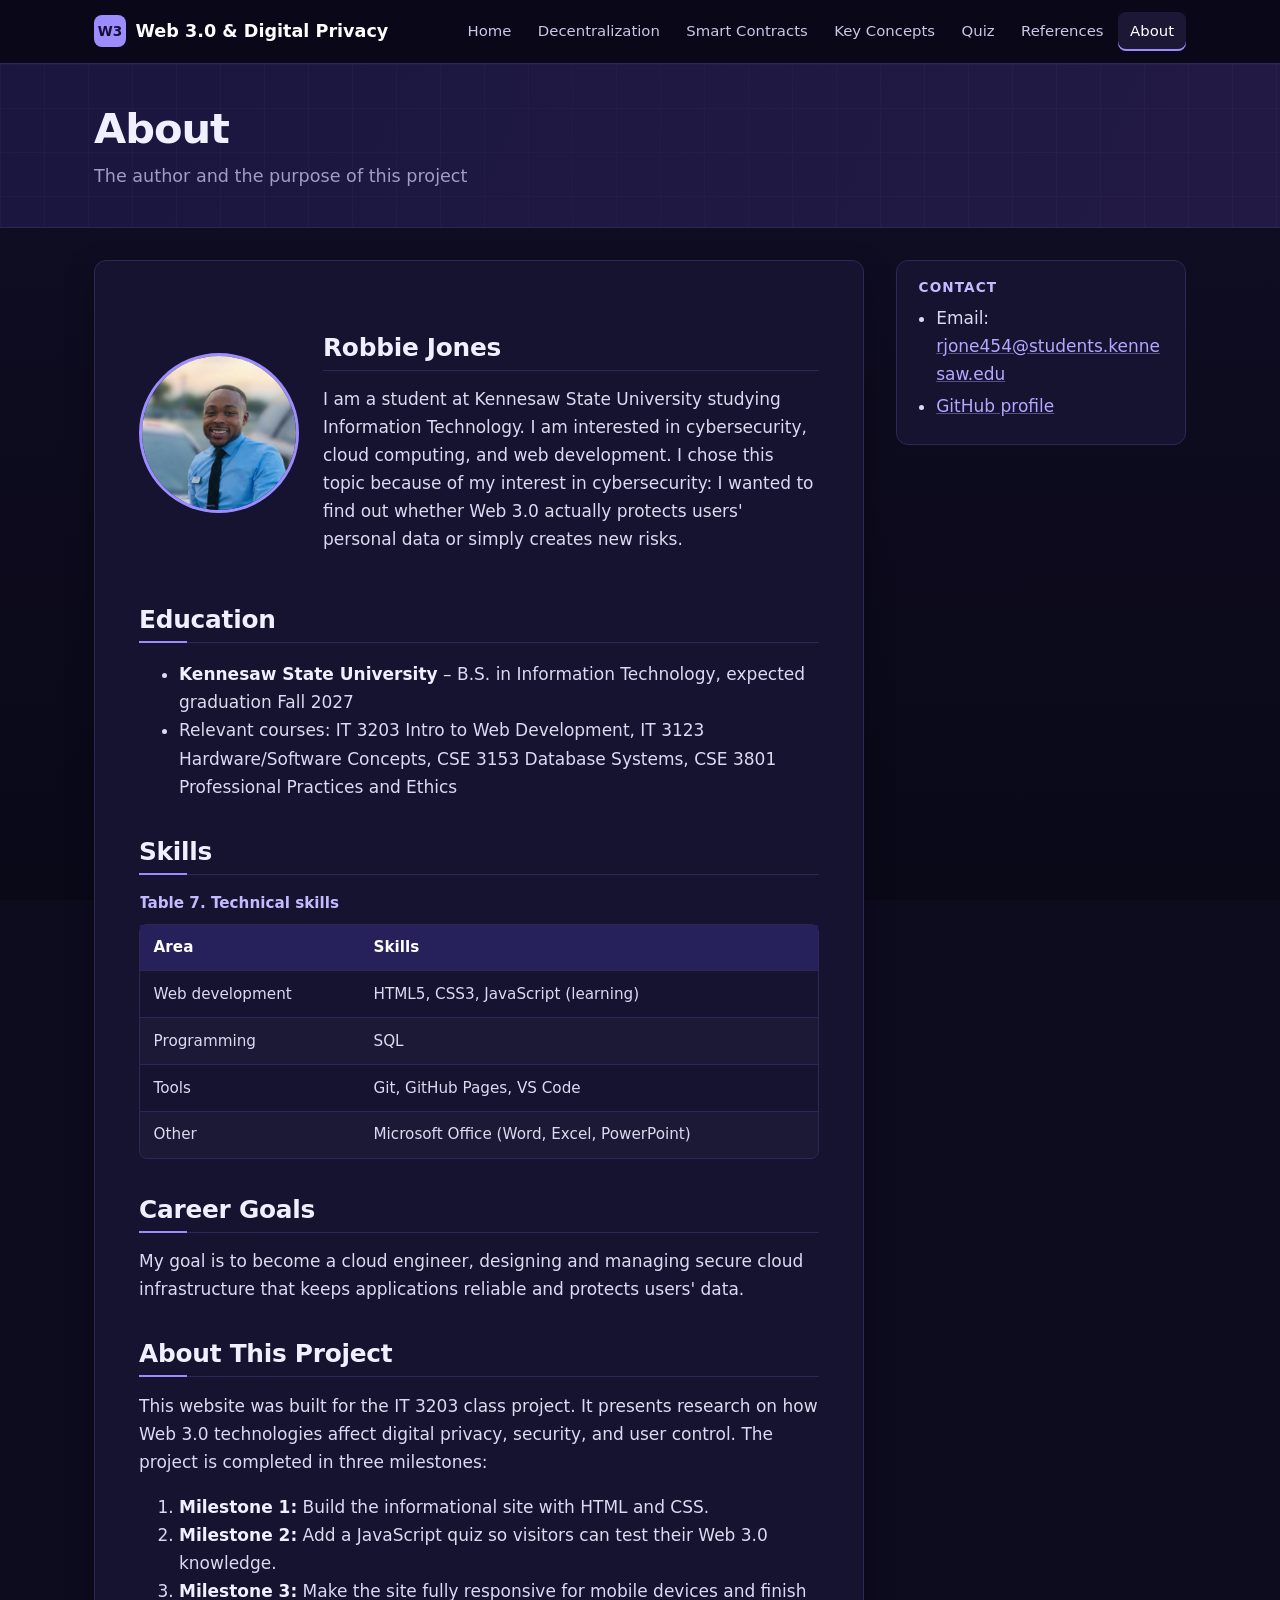
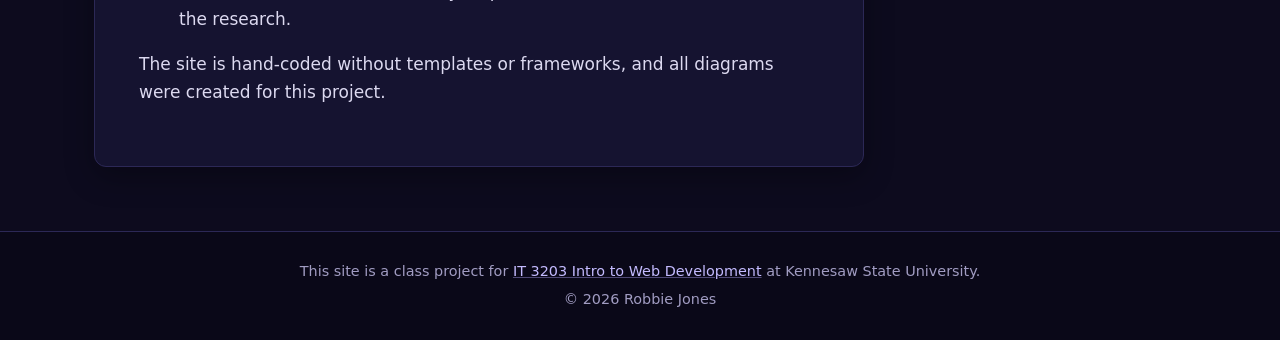
==== commit 77d2634f: "Add files via upload" ====
--- a/about.html
+++ b/about.html
@@ -16,7 +16,7 @@
   <!-- Site header and main menu -->
   <header id="site-header">
     <div class="header-inner">
-      <a class="site-name" href="index.html">Web 3.0 &amp; Digital Privacy</a>
+      <a class="site-name" href="index.html"><span class="logo-mark" aria-hidden="true">W3</span>Web 3.0 &amp; Digital Privacy</a>
       <nav aria-label="Main menu">
         <ul>
           <li><a href="index.html">Home</a></li>
--- a/style.css
+++ b/style.css
@@ -1,35 +1,45 @@
 /* ==========================================================
    IT 3203 Project - Web 3.0 & Digital Privacy
    Single site-wide stylesheet (Milestones #1 and #2)
-   Theme: dark, professional look with a single cyan accent.
-   Milestone #2 changes: toned-down effects (fewer glows and no
-   "lifting" hovers), refactored shared rules, and new styles for
-   the quiz form, buttons, timer, and results.
+   Theme: "Midnight Violet", a dark indigo look with a single violet accent.
+   Milestone #2 changes:
+   - toned-down effects (no glows or "lifting" hovers)
+   - refactored shared rules and color variables
+   - design polish: sticky header with logo mark, home page hero,
+     key-term cards, icon cards for the contents, shared buttons
+   - quiz styles: question cards and tags, selected answers,
+     progress bar, timer, score ring, and results
    Selector types used: element (body, h1), class (.card),
    ID (#site-header), descendant (nav a), pseudo-class (a:hover),
-   attribute (input[type="text"]), pseudo-element (.page-banner::after)
+   attribute (input[type="text"]), pseudo-element (.page-banner::after),
+   child (.quiz-form > fieldset)
    ========================================================== */
 
-/* ---------- 1. Color variables (change the theme here) ---------- */
+/* ---------- 1. Color and size variables (change the theme here) ---------- */
 :root {
-  --bg: #0a1222;            /* page background */
-  --panel: #111c31;         /* content and card background */
-  --panel-raised: #16233b;  /* inputs, options, table stripes */
-  --header: #070d1a;        /* header and footer background */
-  --accent: #3fd0d8;        /* main accent: borders, highlights */
-  --accent-text: #6fdde3;   /* links */
-  --heading: #e6f3ff;       /* headings */
-  --subheading: #9fe6ea;    /* small headings and labels */
-  --text: #dbe5f2;          /* body text */
-  --muted: #9aaac0;         /* secondary text */
-  --border: #26364f;        /* normal borders */
-  --border-accent: rgba(63, 208, 216, 0.35);
+  --bg: #0d0b1e;            /* page background (deep indigo) */
+  --panel: #151330;         /* content and card background */
+  --panel-raised: #1c1940;  /* inputs, options, table stripes */
+  --header: #0a0818;        /* header and footer background */
+  --accent: #9b8cff;        /* main accent: borders, highlights (violet) */
+  --accent-strong: #b8adff; /* accent hover */
+  --accent-soft: rgba(155, 140, 255, 0.12);
+  --accent-text: #b3a8ff;   /* links */
+  --on-accent: #140f33;     /* text on violet buttons */
+  --heading: #f1efff;       /* headings */
+  --subheading: #c4bbff;    /* small headings and labels */
+  --text: #dcd9f0;          /* body text */
+  --muted: #a19cc2;         /* secondary text */
+  --border: #2c2856;        /* normal borders */
+  --border-accent: rgba(155, 140, 255, 0.4);
   --success: #3ccf8e;       /* correct answers, pass */
   --success-bg: rgba(60, 207, 142, 0.12);
   --danger: #ff6b6b;        /* wrong answers, fail */
   --danger-bg: rgba(255, 107, 107, 0.12);
   --warning: #f5b955;       /* timer warning */
-  --radius: 10px;
+  --radius: 12px;
+  --radius-small: 8px;
+  --shadow: 0 10px 30px rgba(0, 0, 0, 0.3);
 }
 
 /* ---------- 2. Base element styles ---------- */
@@ -39,54 +49,76 @@
 
 html {
   scroll-behavior: smooth;
+  scroll-padding-top: 5rem; /* in-page links stop below the sticky header */
 }
 
 body {
   margin: 0;
-  font-family: "Segoe UI", system-ui, Arial, sans-serif;
+  font-family: "Segoe UI", system-ui, -apple-system, Arial, sans-serif;
   font-size: 17px;
-  line-height: 1.6;
+  line-height: 1.65;
   color: var(--text);
   background-color: var(--bg);
-  /* One soft gradient instead of several colored glows */
-  background-image: linear-gradient(180deg, #0c1528 0%, #0a1222 40%, #080f1d 100%);
+  background-image: linear-gradient(180deg, #120f28 0%, #0d0b1e 45%, #0a0918 100%);
   background-attachment: fixed;
 }
 
 h1,
 h2,
 h3 {
-  line-height: 1.25;
+  line-height: 1.2;
   color: var(--heading);
+  letter-spacing: -0.01em;
 }
 
 h1 {
-  margin: 0 0 0.4rem;
+  margin: 0 0 0.5rem;
   font-size: 2.6rem;
   font-weight: 700;
-  letter-spacing: -0.02em;
+  letter-spacing: -0.025em;
 }
 
 h2 {
-  font-size: 1.5rem;
-  margin: 2rem 0 0.75rem;
-  padding-bottom: 0.3rem;
-  border-bottom: 1px solid var(--border-accent);
+  font-size: 1.55rem;
+  margin: 2.25rem 0 0.9rem;
+  padding-bottom: 0.45rem;
+  border-bottom: 1px solid var(--border);
+}
+
+/* A short violet bar under each section heading */
+.content > h2 {
+  position: relative;
+}
+
+.content > h2::after {
+  content: "";
+  position: absolute;
+  left: 0;
+  bottom: -1px;
+  width: 48px;
+  height: 2px;
+  background-color: var(--accent);
 }
 
 h3 {
-  font-size: 1.15rem;
+  font-size: 1.12rem;
   margin: 1.5rem 0 0.5rem;
   color: var(--subheading);
 }
 
+p {
+  margin: 0 0 1rem;
+}
+
 a {
   color: var(--accent-text);
+  text-decoration-color: rgba(179, 168, 255, 0.4);
 }
 
 /* Pseudo-class selector: hover effect on all links */
 a:hover {
   color: #ffffff;
+  text-decoration-color: #ffffff;
 }
 
 /* Visible outline for keyboard users on links, buttons and form controls */
@@ -101,6 +133,10 @@
 img {
   max-width: 100%;
   height: auto;
+}
+
+strong {
+  color: var(--heading);
 }
 
 /* Hides text visually but keeps it for screen readers */
@@ -114,9 +150,12 @@
 }
 
 /* ---------- 3. Header and main menu ---------- */
-/* ID selector */
+/* ID selector. The header stays at the top while the page scrolls. */
 #site-header {
-  background-color: var(--header);
+  position: sticky;
+  top: 0;
+  z-index: 10;
+  background-color: rgba(10, 8, 24, 0.94);
   border-bottom: 1px solid var(--border);
 }
 
@@ -126,14 +165,17 @@
   justify-content: space-between;
   align-items: center;
   flex-wrap: wrap;
-  gap: 0.5rem;
-  max-width: 1100px;
+  gap: 0.5rem 1rem;
+  max-width: 1140px;
   margin: 0 auto;
-  padding: 0.9rem 1.5rem;
+  padding: 0.75rem 1.5rem;
 }
 
 .site-name {
-  font-size: 1.2rem;
+  display: flex;
+  align-items: center;
+  gap: 0.6rem;
+  font-size: 1.1rem;
   font-weight: 700;
   color: #ffffff;
   text-decoration: none;
@@ -141,13 +183,27 @@
 
 .site-name:hover {
   color: var(--accent-text);
+}
+
+/* Small square logo with the letters "W3" */
+.logo-mark {
+  display: inline-grid;
+  place-items: center;
+  width: 2rem;
+  height: 2rem;
+  border-radius: var(--radius-small);
+  background-color: var(--accent);
+  color: var(--on-accent);
+  font-size: 0.85rem;
+  font-weight: 800;
+  letter-spacing: 0;
 }
 
 /* Descendant selectors for the menu */
 nav ul {
   display: flex;
   flex-wrap: wrap;
-  gap: 0.25rem;
+  gap: 0.15rem;
   list-style: none;
   margin: 0;
   padding: 0;
@@ -156,34 +212,38 @@
 nav a {
   display: block;
   padding: 0.45rem 0.75rem;
-  border-radius: 6px;
-  color: #c3d1e4;
-  font-size: 0.95rem;
+  border-radius: var(--radius-small);
+  color: #cbc6e6;
+  font-size: 0.93rem;
+  font-weight: 500;
   text-decoration: none;
   transition: background-color 0.2s, color 0.2s;
 }
 
 nav a:hover {
-  background-color: rgba(63, 208, 216, 0.1);
+  background-color: var(--accent-soft);
   color: #ffffff;
 }
 
 /* Highlights the page the visitor is currently on */
 nav a.current {
+  background-color: var(--accent-soft);
   color: #ffffff;
   box-shadow: inset 0 -2px 0 var(--accent);
 }
 
-/* ---------- 4. Page banner ---------- */
+/* ---------- 4. Page banners ---------- */
+/* Inner pages use a compact banner */
 .page-banner {
   position: relative;
   overflow: hidden;
-  background: linear-gradient(110deg, #111f38, #161a36);
+  background: linear-gradient(110deg, #1a1640, #221a45);
   border-bottom: 1px solid var(--border);
 }
 
 /* Pseudo-element: faint grid lines behind the banner text */
-.page-banner::after {
+.page-banner::after,
+.hero::after {
   content: "";
   position: absolute;
   top: 0;
@@ -191,17 +251,17 @@
   bottom: 0;
   left: 0;
   pointer-events: none;
-  opacity: 0.1;
+  opacity: 0.08;
   background-image:
-    linear-gradient(rgba(63, 208, 216, 0.4) 1px, transparent 1px),
-    linear-gradient(90deg, rgba(63, 208, 216, 0.4) 1px, transparent 1px);
+    linear-gradient(rgba(155, 140, 255, 0.5) 1px, transparent 1px),
+    linear-gradient(90deg, rgba(155, 140, 255, 0.5) 1px, transparent 1px);
   background-size: 44px 44px;
 }
 
 .page-banner .banner-inner {
   position: relative;
   z-index: 1;
-  max-width: 1100px;
+  max-width: 1140px;
   margin: 0 auto;
   padding: 2.5rem 1.5rem 2.25rem;
 }
@@ -213,14 +273,86 @@
   font-size: 1.1rem;
 }
 
+/* The home page uses a larger "hero" banner */
+.hero {
+  position: relative;
+  overflow: hidden;
+  background: linear-gradient(115deg, #191540 0%, #211846 55%, #2a1a4a 100%);
+  border-bottom: 1px solid var(--border);
+}
+
+.hero-inner {
+  position: relative;
+  z-index: 1;
+  max-width: 1140px;
+  margin: 0 auto;
+  padding: 4rem 1.5rem 3rem;
+}
+
+.eyebrow {
+  margin: 0 0 0.75rem;
+  color: var(--accent-text);
+  font-size: 0.85rem;
+  font-weight: 600;
+  letter-spacing: 0.12em;
+  text-transform: uppercase;
+}
+
+.hero h1 {
+  font-size: 3.2rem;
+  max-width: 18ch;
+}
+
+.hero-lead {
+  max-width: 60ch;
+  margin: 0 0 1.75rem;
+  color: #c3bee0;
+  font-size: 1.18rem;
+}
+
+.hero-actions {
+  display: flex;
+  flex-wrap: wrap;
+  gap: 0.75rem;
+}
+
+/* Quick stats in a row, separated by thin lines */
+.hero-stats {
+  display: flex;
+  flex-wrap: wrap;
+  gap: 0;
+  list-style: none;
+  margin: 2.5rem 0 0;
+  padding: 0;
+}
+
+.hero-stats li {
+  padding: 0 1.5rem;
+  border-left: 1px solid var(--border);
+  color: var(--muted);
+  font-size: 0.92rem;
+}
+
+.hero-stats li:first-child {
+  padding-left: 0;
+  border-left: none;
+}
+
+.hero-stats strong {
+  display: block;
+  color: #ffffff;
+  font-size: 1.6rem;
+  line-height: 1.2;
+}
+
 /* ---------- 5. Page layout (CSS grid) ---------- */
 .layout {
   display: grid;
-  grid-template-columns: minmax(0, 1fr) 280px;
+  grid-template-columns: minmax(0, 1fr) 290px;
   gap: 2rem;
-  max-width: 1100px;
+  max-width: 1140px;
   margin: 0 auto;
-  padding: 1.5rem;
+  padding: 2rem 1.5rem;
 }
 
 /* Pages without a sidebar use a single column */
@@ -238,26 +370,35 @@
 }
 
 .content {
-  padding: 1rem 2.5rem 2.5rem;
-}
-
-/* ---------- 6. Sidebar cards ---------- */
+  padding: 0.75rem 2.75rem 2.75rem;
+  box-shadow: var(--shadow);
+}
+
+/* Larger first paragraph */
+.lead {
+  font-size: 1.1rem;
+  color: #ebe8fa;
+}
+
+/* ---------- 6. Sidebar and cards ---------- */
 /* The whole sidebar stays in view while the page scrolls */
 .sidebar {
   position: sticky;
-  top: 1rem;
+  top: 5rem;
   align-self: start;
 }
 
 .card {
-  border-top: 3px solid var(--accent);
-  padding: 1rem 1.25rem;
+  padding: 1.15rem 1.35rem;
   margin-bottom: 1rem;
   overflow-wrap: anywhere; /* keeps long emails/links inside the card */
 }
 
 .card h3 {
   margin-top: 0;
+  font-size: 0.85rem;
+  letter-spacing: 0.08em;
+  text-transform: uppercase;
 }
 
 .card ul,
@@ -266,13 +407,86 @@
   margin: 0;
 }
 
-/* ---------- 7. Content components ---------- */
+.card li {
+  margin-bottom: 0.3rem;
+}
+
+.card p {
+  color: var(--muted);
+  font-size: 0.95rem;
+}
+
+/* A card with a violet tint, used for calls to action */
+.card-highlight {
+  background: linear-gradient(160deg, rgba(155, 140, 255, 0.16), rgba(155, 140, 255, 0.03));
+  border-color: var(--border-accent);
+}
+
+/* Numbered research questions with violet numbers */
+.question-list li::marker {
+  color: var(--accent);
+  font-weight: 700;
+}
+
+/* ---------- 7. Buttons (used on the home page and quiz) ---------- */
+.btn {
+  display: inline-block;
+  padding: 0.7rem 1.4rem;
+  font: inherit;
+  font-weight: 600;
+  line-height: 1.2;
+  text-align: center;
+  text-decoration: none;
+  border-radius: var(--radius-small);
+  border: 1px solid transparent;
+  cursor: pointer;
+  transition: background-color 0.2s, border-color 0.2s, color 0.2s;
+}
+
+.btn-primary {
+  background-color: var(--accent);
+  color: var(--on-accent);
+}
+
+.btn-primary:hover {
+  background-color: var(--accent-strong);
+  color: var(--on-accent);
+}
+
+.btn-secondary {
+  background-color: transparent;
+  border-color: var(--border-accent);
+  color: var(--heading);
+}
+
+.btn-secondary:hover {
+  background-color: var(--accent-soft);
+  border-color: var(--accent);
+  color: #ffffff;
+}
+
+.btn-large {
+  padding: 0.85rem 1.8rem;
+  font-size: 1.05rem;
+}
+
+.btn-block {
+  display: block;
+  width: 100%;
+}
+
+.btn:disabled {
+  opacity: 0.5;
+  cursor: not-allowed;
+}
+
+/* ---------- 8. Content components ---------- */
 .callout {
-  margin: 1.25rem 0;
-  padding: 0.75rem 1rem;
-  background-color: rgba(63, 208, 216, 0.08);
+  margin: 1.5rem 0;
+  padding: 0.9rem 1.15rem;
+  background-color: var(--accent-soft);
   border-left: 4px solid var(--accent);
-  border-radius: 0 var(--radius) var(--radius) 0;
+  border-radius: 0 var(--radius-small) var(--radius-small) 0;
 }
 
 .callout.warning {
@@ -281,7 +495,7 @@
 }
 
 figure {
-  margin: 1.5rem 0;
+  margin: 1.75rem 0;
   text-align: center;
 }
 
@@ -293,58 +507,123 @@
 }
 
 figcaption {
-  margin-top: 0.4rem;
-  font-size: 0.9rem;
+  margin-top: 0.5rem;
+  font-size: 0.88rem;
   color: var(--muted);
 }
 
-/* Home page table of contents: a grid of linked boxes */
+/* Key terms: plain definition list (topic pages) */
+dl.terms dt {
+  margin-top: 0.75rem;
+  font-weight: 700;
+  color: var(--subheading);
+}
+
+dl.terms dd {
+  margin: 0.1rem 0 0 1.25rem;
+}
+
+/* Key terms on the home page: a grid of small cards */
+.term-grid {
+  display: grid;
+  grid-template-columns: repeat(auto-fit, minmax(230px, 1fr));
+  gap: 0.9rem;
+  margin: 0;
+}
+
+.term-grid div {
+  padding: 0.9rem 1rem;
+  background-color: var(--panel-raised);
+  border: 1px solid var(--border);
+  border-radius: var(--radius-small);
+}
+
+dl.term-grid dt {
+  margin: 0 0 0.25rem;
+}
+
+dl.term-grid dd {
+  margin: 0;
+  color: var(--muted);
+  font-size: 0.95rem;
+  line-height: 1.55;
+}
+
+/* Home page table of contents: a grid of linked cards with icons */
 .toc {
   display: grid;
-  grid-template-columns: repeat(auto-fit, minmax(220px, 1fr));
+  grid-template-columns: repeat(auto-fit, minmax(240px, 1fr));
   gap: 1rem;
   list-style: none;
   padding: 0;
 }
 
 .toc a {
+  position: relative;
   display: block;
   height: 100%;
-  padding: 1rem;
+  padding: 1.15rem 1.15rem 1.25rem;
   background-color: var(--panel-raised);
   border: 1px solid var(--border);
   border-radius: var(--radius);
   color: var(--text);
   text-decoration: none;
-  transition: border-color 0.2s;
+  transition: border-color 0.2s, background-color 0.2s;
 }
 
 .toc a:hover {
   border-color: var(--accent);
+  background-color: #221e4a;
+}
+
+.toc-icon {
+  display: block;
+  width: 2.4rem;
+  height: 2.4rem;
+  margin-bottom: 0.85rem;
+  padding: 0.5rem;
+  border-radius: var(--radius-small);
+  background-color: var(--accent-soft);
+  fill: none;
+  stroke: var(--accent);
+  stroke-width: 1.8;
+  stroke-linecap: round;
+  stroke-linejoin: round;
+}
+
+.toc-number {
+  position: absolute;
+  top: 1.15rem;
+  right: 1.15rem;
+  color: #4a4580;
+  font-size: 0.85rem;
+  font-weight: 700;
 }
 
 .toc strong {
   display: block;
-  color: var(--subheading);
-}
-
-/* Key terms definition list */
-dl.terms dt {
-  margin-top: 0.75rem;
-  font-weight: 700;
-  color: var(--subheading);
-}
-
-dl.terms dd {
-  margin: 0.1rem 0 0 1.25rem;
-}
-
-/* ---------- 8. Tables ---------- */
+  margin-bottom: 0.3rem;
+  color: var(--heading);
+  line-height: 1.3;
+}
+
+.toc-text {
+  display: block;
+  color: var(--muted);
+  font-size: 0.92rem;
+  line-height: 1.5;
+}
+
+/* ---------- 9. Tables ---------- */
 table {
   width: 100%;
-  border-collapse: collapse;
-  margin: 1rem 0 1.5rem;
+  border-collapse: separate;
+  border-spacing: 0;
+  margin: 1rem 0 1.75rem;
   font-size: 0.95rem;
+  border: 1px solid var(--border);
+  border-radius: var(--radius-small);
+  overflow: hidden;
 }
 
 caption {
@@ -352,25 +631,29 @@
   text-align: left;
   font-weight: 700;
   color: var(--subheading);
-  padding-bottom: 0.4rem;
+  padding-bottom: 0.5rem;
 }
 
 th,
 td {
-  border: 1px solid var(--border);
-  padding: 0.55rem 0.75rem;
+  padding: 0.65rem 0.85rem;
   text-align: left;
   vertical-align: top;
+  border-bottom: 1px solid var(--border);
 }
 
 th {
-  background-color: #1a2d4a;
+  background-color: #26215a;
   color: #ffffff;
   font-weight: 600;
 }
 
+tbody tr:last-child td {
+  border-bottom: none;
+}
+
 tbody tr:nth-child(even) {
-  background-color: rgba(255, 255, 255, 0.03);
+  background-color: rgba(255, 255, 255, 0.025);
 }
 
 /* Lets wide tables scroll sideways instead of breaking the layout */
@@ -378,9 +661,9 @@
   overflow-x: auto;
 }
 
-/* ---------- 9. Key concepts page ---------- */
+/* ---------- 10. Key concepts page ---------- */
 .concept {
-  padding: 0.25rem 1.25rem 0.75rem;
+  padding: 0.25rem 1.35rem 0.85rem;
   margin-bottom: 1rem;
 }
 
@@ -395,23 +678,23 @@
   width: 2rem;
   height: 2rem;
   margin-right: 0.6rem;
-  border-radius: 50%;
+  border-radius: var(--radius-small);
   background-color: var(--accent);
-  color: #06212a;
+  color: var(--on-accent);
   font-size: 1rem;
   font-weight: 700;
   line-height: 2rem;
   text-align: center;
 }
 
-/* ---------- 10. References page ---------- */
+/* ---------- 11. References page ---------- */
 .reference-list li {
   margin-bottom: 0.75rem;
   padding-left: 0.25rem;
   overflow-wrap: anywhere; /* long URLs wrap instead of overflowing */
 }
 
-/* ---------- 11. About page (flexbox profile) ---------- */
+/* ---------- 12. About page (flexbox profile) ---------- */
 .profile {
   display: flex;
   gap: 1.5rem;
@@ -426,7 +709,7 @@
   border: 3px solid var(--accent);
 }
 
-/* ---------- 12. Previous / next links ---------- */
+/* ---------- 13. Previous / next links ---------- */
 .page-nav {
   display: flex;
   flex-wrap: wrap;
@@ -438,19 +721,61 @@
 }
 
 /* ==========================================================
-   13. QUIZ PAGE (Milestone #2)
+   14. QUIZ PAGE (Milestone #2)
    ========================================================== */
 
 /* Intro box shown before the quiz starts */
 .quiz-intro {
   margin: 1.5rem 0;
-  padding: 0.25rem 1.5rem 1.5rem;
-  background-color: var(--panel-raised);
+  padding: 0.5rem 1.75rem 1.75rem;
+  background: linear-gradient(160deg, rgba(155, 140, 255, 0.12), rgba(155, 140, 255, 0.02));
   border: 1px solid var(--border-accent);
   border-radius: var(--radius);
 }
 
-/* The outer fieldset only groups the questions, so it has no border */
+.quiz-intro h2 {
+  border-bottom: none;
+  margin-top: 1rem;
+}
+
+/* Three quick facts shown as chips (flexbox) */
+.quiz-facts {
+  display: flex;
+  flex-wrap: wrap;
+  gap: 0.75rem;
+  list-style: none;
+  margin: 0 0 1.25rem;
+  padding: 0;
+}
+
+.quiz-facts li {
+  flex: 1 1 140px;
+  padding: 0.75rem 1rem;
+  background-color: var(--panel);
+  border: 1px solid var(--border);
+  border-radius: var(--radius-small);
+  color: var(--muted);
+  font-size: 0.92rem;
+}
+
+.quiz-facts strong {
+  display: block;
+  color: #ffffff;
+  font-size: 1.6rem;
+  line-height: 1.2;
+}
+
+.quiz-rules {
+  margin: 0 0 1.5rem;
+  padding-left: 1.2rem;
+  color: var(--text);
+}
+
+.quiz-rules li {
+  margin-bottom: 0.3rem;
+}
+
+/* Child selector: the outer fieldset only groups the questions, so it has no border */
 .quiz-form > fieldset {
   margin: 0;
   padding: 0;
@@ -460,25 +785,32 @@
 
 /* Dim the questions until the quiz is started (class removed by quiz.js) */
 .quiz-form.not-started .question {
-  opacity: 0.55;
-}
-
-/* One box per question */
+  opacity: 0.5;
+}
+
+/* One card per question */
 .question {
   margin: 1.25rem 0;
-  padding: 1rem 1.25rem 1.25rem;
+  padding: 1.25rem 1.4rem 1.4rem;
   background-color: var(--panel-raised);
   border: 1px solid var(--border);
   border-left: 4px solid var(--border);
   border-radius: var(--radius);
   min-width: 0;
+  transition: border-color 0.2s;
+}
+
+.question:focus-within {
+  border-left-color: var(--accent);
 }
 
 .question legend {
   float: left;           /* keeps the legend inside the box */
   width: 100%;
-  margin-bottom: 0.75rem;
+  margin-bottom: 0.9rem;
+  font-size: 1.05rem;
   font-weight: 600;
+  line-height: 1.45;
   color: var(--heading);
 }
 
@@ -490,16 +822,31 @@
 .q-number {
   display: inline-block;
   min-width: 1.9rem;
-  margin-right: 0.6rem;
-  padding: 0 0.4rem;
+  margin-right: 0.65rem;
+  padding: 0 0.45rem;
   border-radius: 6px;
-  background-color: rgba(63, 208, 216, 0.15);
+  background-color: var(--accent-soft);
   color: var(--accent-text);
   text-align: center;
 }
 
+/* Small tag naming the question type, shown above the question text */
+.q-type {
+  display: block;
+  width: fit-content;
+  margin: 0 0 0.6rem;
+  padding: 0.1rem 0.6rem;
+  border: 1px solid var(--border);
+  border-radius: 999px;
+  color: var(--muted);
+  font-size: 0.75rem;
+  font-weight: 600;
+  letter-spacing: 0.04em;
+  text-transform: uppercase;
+}
+
 .blank {
-  color: var(--muted);
+  color: var(--accent-text);
   letter-spacing: 0.1em;
 }
 
@@ -508,14 +855,15 @@
 .question select {
   display: block;
   width: 100%;
-  max-width: 420px;
-  margin-top: 0.6rem;
-  padding: 0.6rem 0.75rem;
+  max-width: 440px;
+  margin-top: 0.75rem;
+  padding: 0.7rem 0.85rem;
   font: inherit;
   color: var(--text);
   background-color: var(--bg);
   border: 1px solid var(--border);
-  border-radius: 6px;
+  border-radius: var(--radius-small);
+  transition: border-color 0.2s;
 }
 
 .question input[type="text"]:focus,
@@ -530,28 +878,36 @@
 /* Radio and checkbox choices look like clickable rows */
 .options {
   display: grid;
-  gap: 0.5rem;
+  gap: 0.55rem;
 }
 
 .option {
   display: flex;
   align-items: center;
-  gap: 0.65rem;
-  padding: 0.55rem 0.8rem;
+  gap: 0.75rem;
+  padding: 0.65rem 0.9rem;
   border: 1px solid var(--border);
-  border-radius: 6px;
+  border-radius: var(--radius-small);
   background-color: var(--bg);
   cursor: pointer;
   transition: border-color 0.2s, background-color 0.2s;
 }
 
 .option:hover {
+  border-color: var(--border-accent);
+}
+
+/* Added by quiz.js to the choice(s) the user picked */
+.option.selected {
   border-color: var(--accent);
+  background-color: var(--accent-soft);
+  color: #ffffff;
 }
 
 .option input {
   width: 1.1rem;
   height: 1.1rem;
+  margin: 0;
   flex-shrink: 0;
   accent-color: var(--accent);
 }
@@ -568,7 +924,9 @@
 }
 
 .feedback {
-  margin: 0.75rem 0 0;
+  margin: 0.9rem 0 0;
+  padding-top: 0.75rem;
+  border-top: 1px solid var(--border);
   font-weight: 600;
 }
 
@@ -580,90 +938,77 @@
   color: var(--danger);
 }
 
-/* ---------- Buttons ---------- */
 .quiz-actions {
   display: flex;
   gap: 0.75rem;
   margin-top: 1.5rem;
 }
 
-.btn {
-  padding: 0.7rem 1.4rem;
-  font: inherit;
-  font-weight: 600;
-  border-radius: 6px;
-  border: 1px solid transparent;
-  cursor: pointer;
-  transition: background-color 0.2s, border-color 0.2s;
-}
-
-.btn-primary {
-  background-color: var(--accent);
-  color: #06212a;
-}
-
-.btn-primary:hover {
-  background-color: #6fe3e9;
-}
-
-.btn-secondary {
-  background-color: transparent;
-  border-color: var(--accent);
-  color: var(--accent-text);
-}
-
-.btn-secondary:hover {
-  background-color: rgba(63, 208, 216, 0.1);
-}
-
-.btn:disabled {
-  opacity: 0.5;
-  cursor: not-allowed;
-}
-
 /* ---------- Timer and progress (sidebar) ---------- */
-.timer {
+/* ".quiz-status" is included so this beats the general ".card p" rule */
+.quiz-status .timer {
   margin: 0.25rem 0 0.75rem;
-  font-size: 2.4rem;
+  font-size: 2.8rem;
   font-weight: 700;
+  line-height: 1.1;
   font-variant-numeric: tabular-nums;
   color: var(--heading);
 }
 
-.timer.timer-warning {
+.quiz-status .timer.timer-warning {
   color: var(--warning);
 }
 
-.timer.timer-danger {
+.quiz-status .timer.timer-danger {
   color: var(--danger);
 }
 
-.status-line {
-  margin: 0 0 0.4rem;
+.quiz-status .status-line {
+  margin: 0 0 0.5rem;
   color: var(--muted);
-}
-
-progress {
-  width: 100%;
-  height: 0.6rem;
-  accent-color: var(--accent);
+  font-size: 0.95rem;
+}
+
+/* Custom progress bar: a track with a violet fill whose width quiz.js sets */
+.progress-track {
+  height: 0.5rem;
+  border-radius: 999px;
+  background-color: var(--border);
+  overflow: hidden;
+}
+
+.progress-fill {
+  width: 0;
+  height: 100%;
+  border-radius: 999px;
+  background-color: var(--accent);
+  transition: width 0.3s ease;
 }
 
 /* ---------- Results panel ---------- */
 .results {
   margin: 1.5rem 0;
-  scroll-margin-top: 1rem;
-}
-
+}
+
+/* Banner: score ring on the left, message on the right (flexbox) */
 .result-banner {
-  padding: 0.25rem 1.25rem 1rem;
+  display: flex;
+  align-items: center;
+  gap: 1.5rem;
+  padding: 1.25rem 1.5rem;
   border-radius: var(--radius);
   border: 1px solid;
 }
 
 .result-banner h2 {
+  margin: 0 0 0.35rem;
+  padding: 0;
   border-bottom: none;
-  margin-top: 0.75rem;
+  font-size: 1.6rem;
+}
+
+.result-banner p {
+  margin: 0;
 }
 
 .result-banner.pass {
@@ -682,6 +1027,29 @@
 
 .result-banner.fail h2 {
   color: var(--danger);
+}
+
+/* Circular score ring. quiz.js sets its conic-gradient background. */
+.score-ring {
+  display: grid;
+  place-items: center;
+  flex-shrink: 0;
+  width: 96px;
+  height: 96px;
+  border-radius: 50%;
+}
+
+/* The inner circle that turns the filled disc into a ring */
+.score-ring span {
+  display: grid;
+  place-items: center;
+  width: 76px;
+  height: 76px;
+  border-radius: 50%;
+  background-color: var(--panel);
+  color: #ffffff;
+  font-size: 1.35rem;
+  font-weight: 700;
 }
 
 .time-up {
@@ -695,19 +1063,21 @@
   display: grid;
   grid-template-columns: repeat(auto-fit, minmax(160px, 1fr));
   gap: 1rem;
-  margin: 1rem 0;
+  margin: 1rem 0 0.5rem;
 }
 
 .score-card {
-  padding: 0.9rem 1rem;
+  padding: 0.9rem 1.1rem;
   background-color: var(--panel-raised);
   border: 1px solid var(--border);
-  border-radius: var(--radius);
+  border-radius: var(--radius-small);
 }
 
 .score-label {
   display: block;
-  font-size: 0.85rem;
+  font-size: 0.8rem;
+  letter-spacing: 0.06em;
+  text-transform: uppercase;
   color: var(--muted);
 }
 
@@ -735,7 +1105,7 @@
   display: inline-block;
   padding: 0.1rem 0.6rem;
   border-radius: 999px;
-  font-size: 0.85rem;
+  font-size: 0.82rem;
   font-weight: 700;
   white-space: nowrap;
 }
@@ -750,7 +1120,7 @@
   color: var(--danger);
 }
 
-/* ---------- 14. Footer ---------- */
+/* ---------- 15. Footer ---------- */
 footer {
   margin-top: 2rem;
   background-color: var(--header);
@@ -760,9 +1130,9 @@
 }
 
 .footer-inner {
-  max-width: 1100px;
+  max-width: 1140px;
   margin: 0 auto;
-  padding: 1.25rem 1.5rem;
+  padding: 1.5rem;
   text-align: center;
 }
 
@@ -778,7 +1148,7 @@
   color: #ffffff;
 }
 
-/* ---------- 15. Basic small-screen fallback (full responsive work is Milestone #3) ---------- */
+/* ---------- 16. Basic small-screen fallback (full responsive work is Milestone #3) ---------- */
 @media (max-width: 800px) {
   .header-inner {
     justify-content: center;
@@ -788,23 +1158,29 @@
     justify-content: center;
   }
 
+  /* On small screens the header and sidebar should not stay pinned */
+  #site-header,
+  .sidebar {
+    position: static;
+  }
+
+  .hero h1 {
+    font-size: 2.3rem;
+  }
+
   .layout {
     grid-template-columns: minmax(0, 1fr);
     gap: 1.25rem;
   }
 
   .content {
-    padding: 1.25rem;
+    padding: 0.5rem 1.25rem 1.5rem;
   }
 
-  .profile {
+  .profile,
+  .result-banner {
     flex-direction: column;
     text-align: center;
-  }
-
-  /* On small screens the sidebar should not stay pinned */
-  .sidebar {
-    position: static;
   }
 }
 
@@ -817,7 +1193,9 @@
   nav a,
   .toc a,
   .option,
-  .btn {
+  .btn,
+  .question,
+  .progress-fill {
     transition: none;
   }
 }
